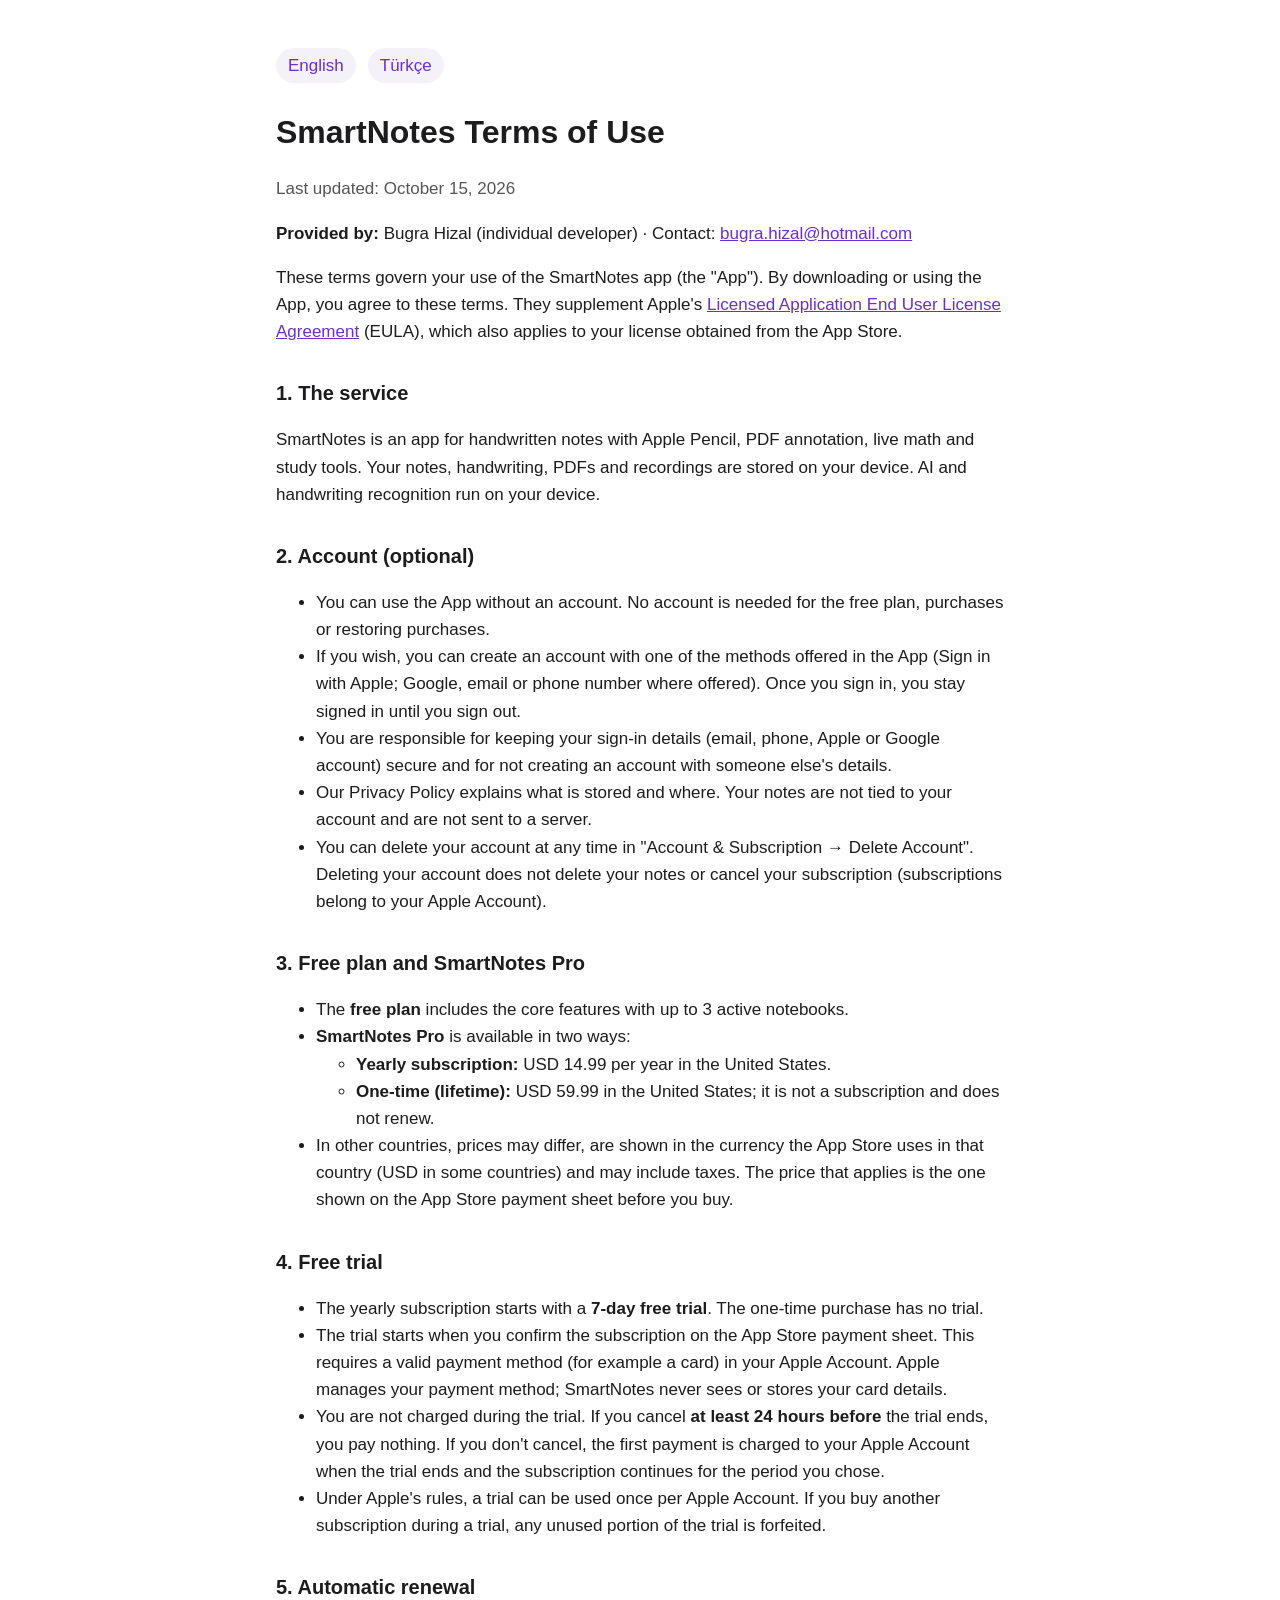
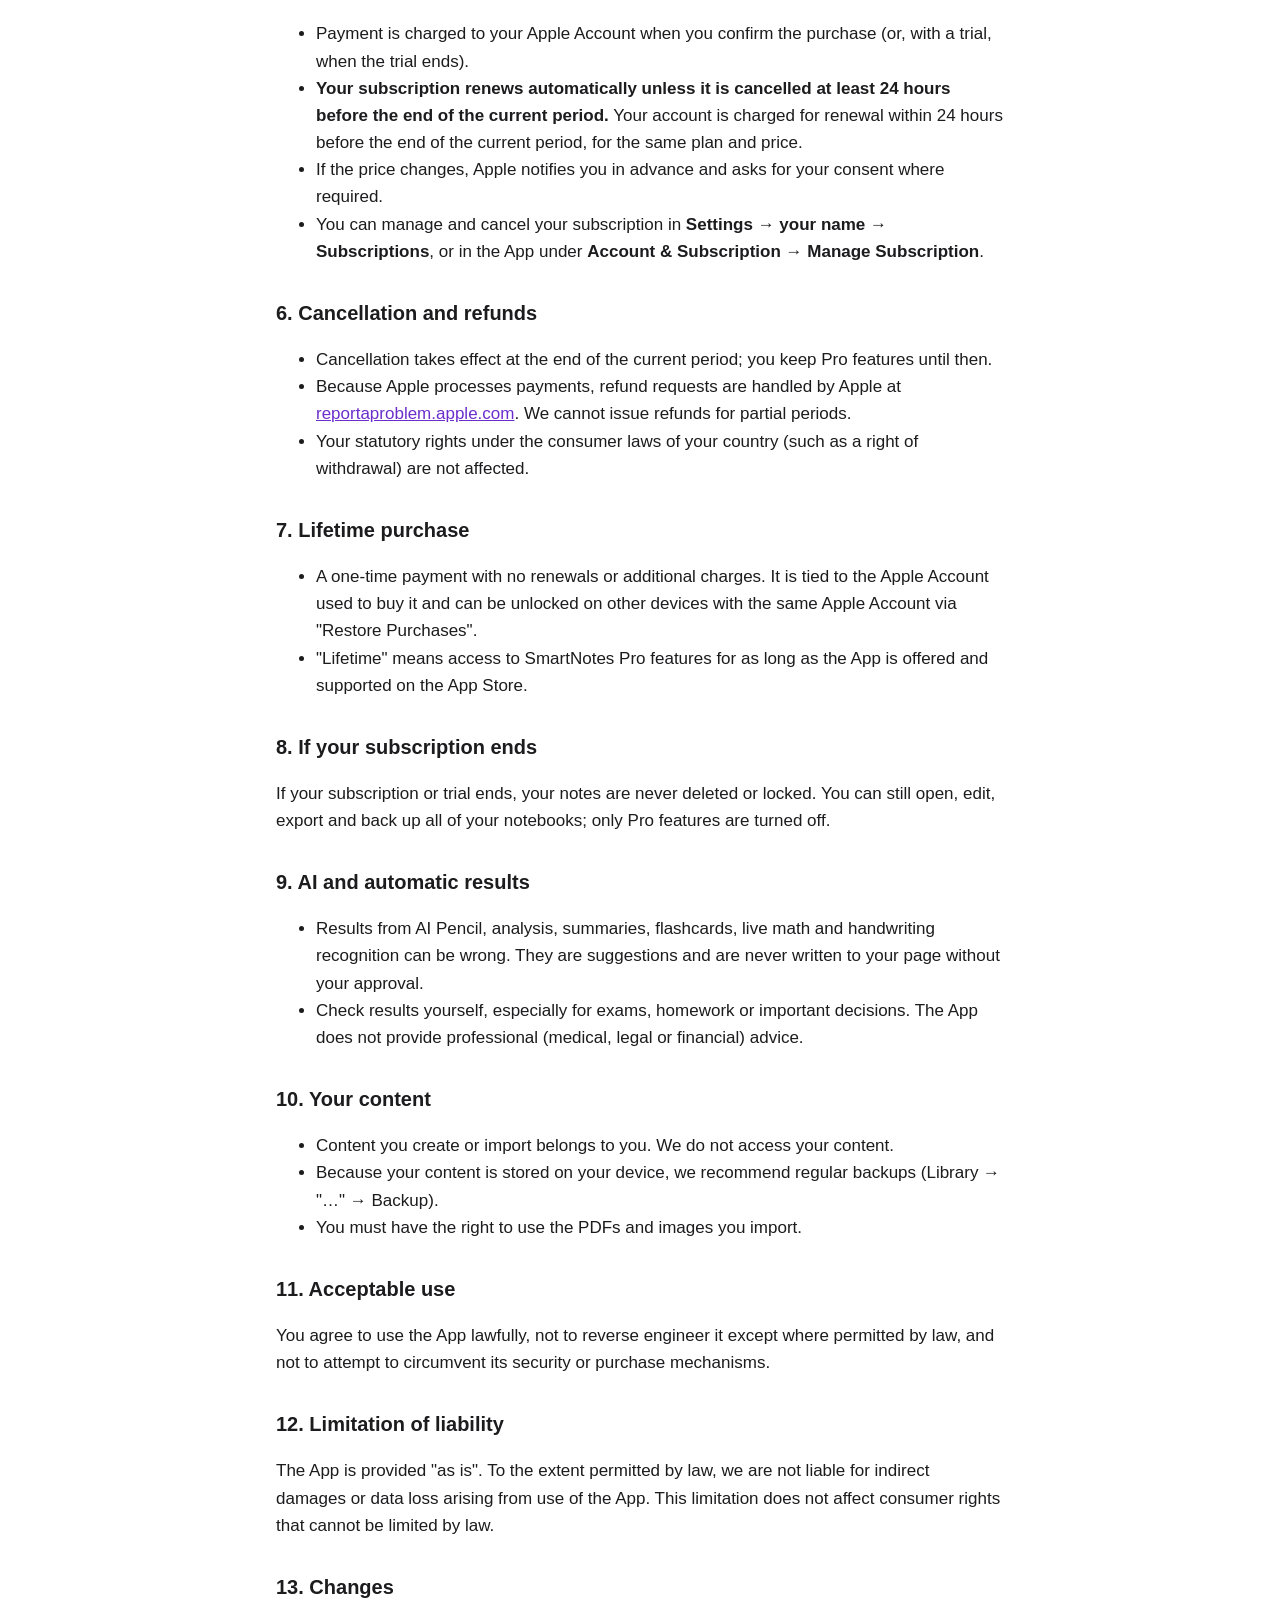
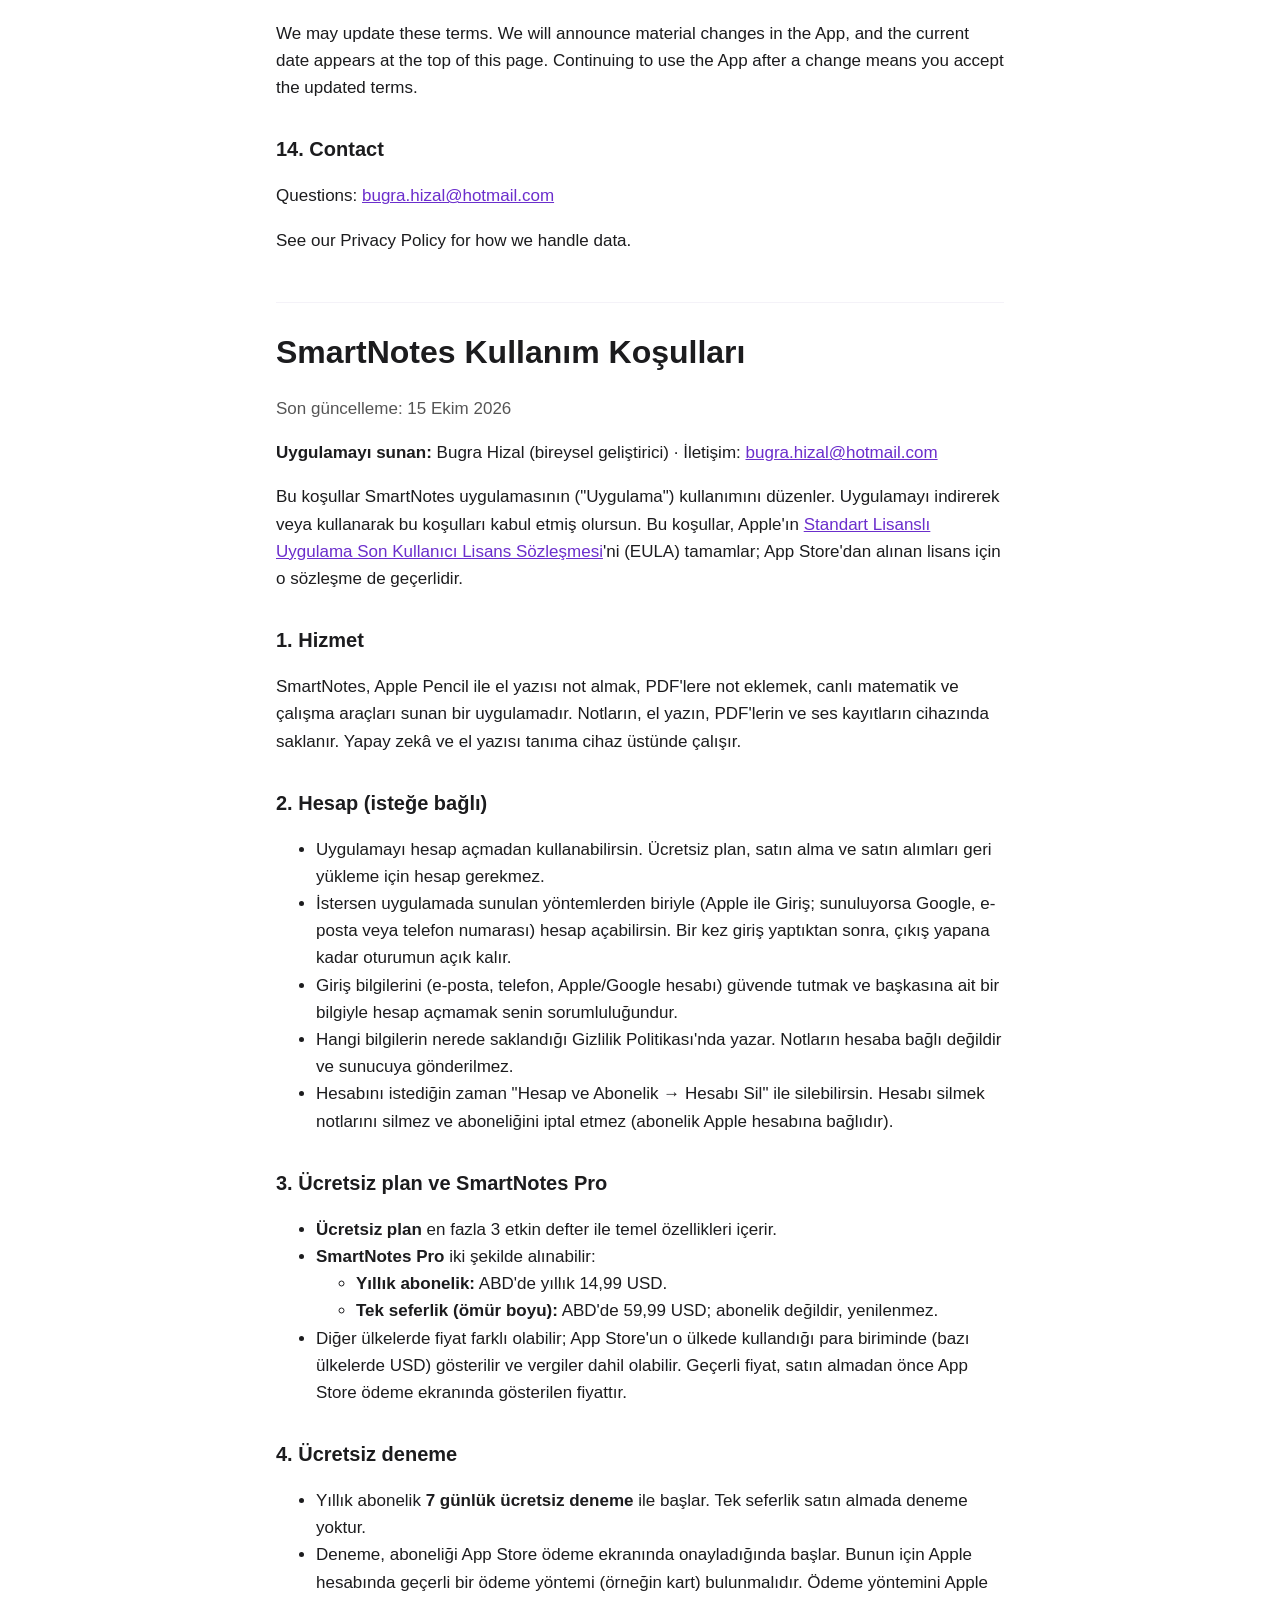
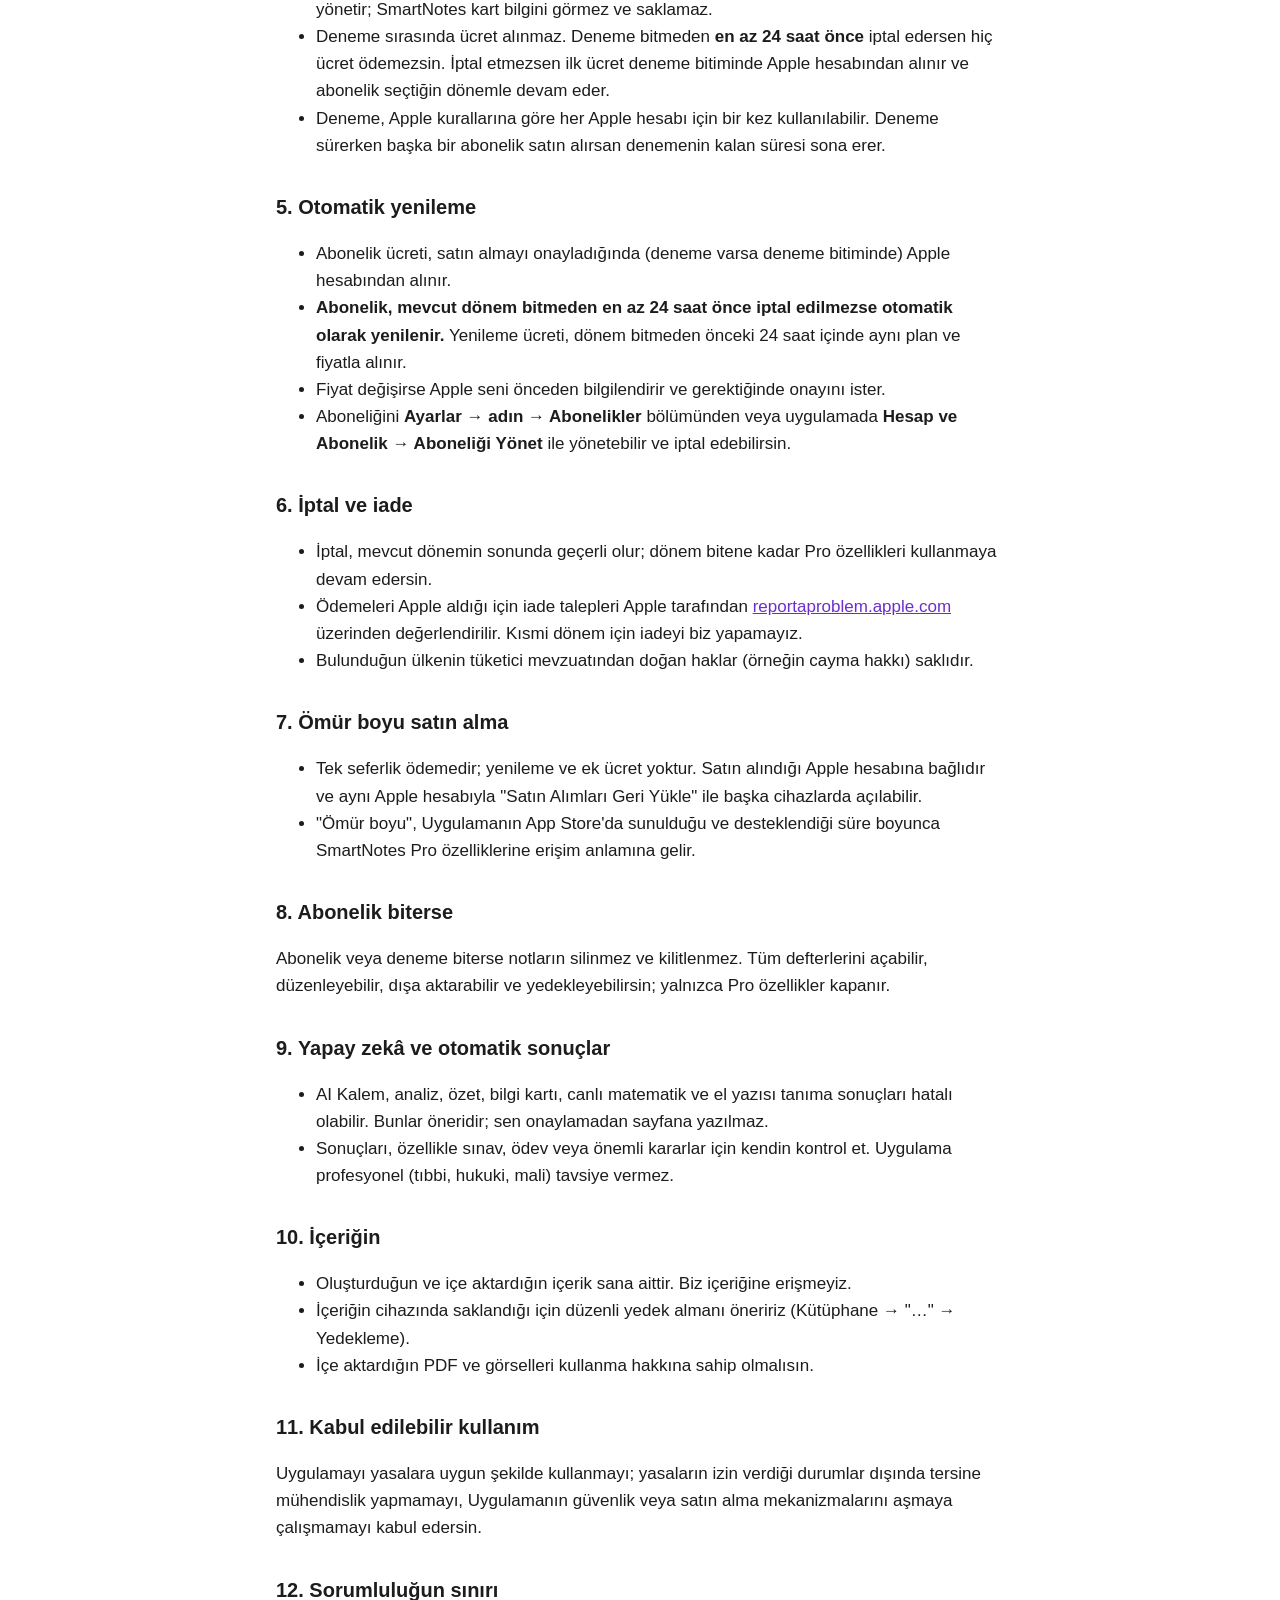
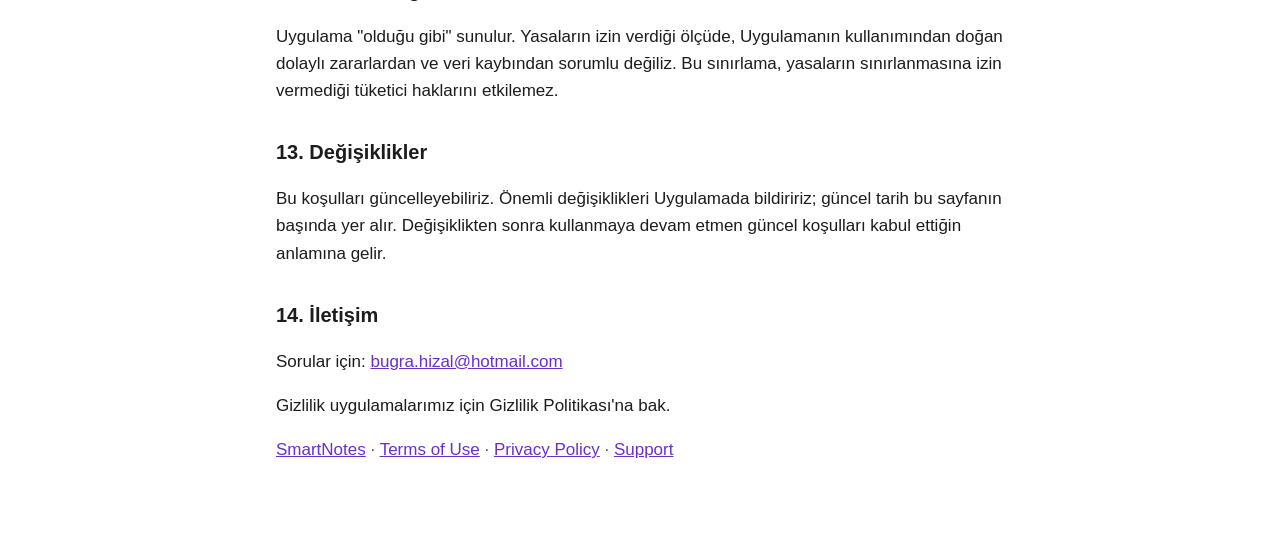
==== terms/index.html @ e8c06836 "SmartNotes legal and support pages" ====
<!doctype html>
<html lang="en">
<head>
<meta charset="utf-8"><meta name="viewport" content="width=device-width, initial-scale=1">
<title>SmartNotes Terms of Use</title>
<link rel="stylesheet" href="../style.css">
</head>
<body><main>
<!-- Üretildi: scripts/build_legal_site.py — elle düzenleme; kaynak SmartNotes/Resources/Legal/Terms-*.md -->
<nav class="lang"><a href="#en">English</a><a href="#tr">Türkçe</a></nav>
<section lang="en" id="en">
<h1>SmartNotes Terms of Use</h1>
<p class="muted">Last updated: October 15, 2026</p>
<p><strong>Provided by:</strong> Bugra Hizal (individual developer) · Contact: <a href="mailto:bugra.hizal@hotmail.com">bugra.hizal@hotmail.com</a></p>
<p>These terms govern your use of the SmartNotes app (the "App"). By downloading or using the App, you agree to these terms. They supplement Apple's <a href="https://www.apple.com/legal/internet-services/itunes/dev/stdeula/">Licensed Application End User License Agreement</a> (EULA), which also applies to your license obtained from the App Store.</p>
<h2>1. The service</h2>
<p>SmartNotes is an app for handwritten notes with Apple Pencil, PDF annotation, live math and study tools. Your notes, handwriting, PDFs and recordings are stored on your device. AI and handwriting recognition run on your device.</p>
<h2>2. Account (optional)</h2>
<ul>
<li>You can use the App without an account. No account is needed for the free plan, purchases or restoring purchases.</li>
<li>If you wish, you can create an account with one of the methods offered in the App (Sign in with Apple; Google, email or phone number where offered). Once you sign in, you stay signed in until you sign out.</li>
<li>You are responsible for keeping your sign-in details (email, phone, Apple or Google account) secure and for not creating an account with someone else's details.</li>
<li>Our Privacy Policy explains what is stored and where. Your notes are not tied to your account and are not sent to a server.</li>
<li>You can delete your account at any time in "Account &amp; Subscription → Delete Account". Deleting your account does not delete your notes or cancel your subscription (subscriptions belong to your Apple Account).</li>
</ul>
<h2>3. Free plan and SmartNotes Pro</h2>
<ul>
<li>The <strong>free plan</strong> includes the core features with up to 3 active notebooks.</li>
<li><strong>SmartNotes Pro</strong> is available in two ways:
<ul>
<li><strong>Yearly subscription:</strong> USD 14.99 per year in the United States.</li>
<li><strong>One-time (lifetime):</strong> USD 59.99 in the United States; it is not a subscription and does not renew.</li>
</ul></li>
<li>In other countries, prices may differ, are shown in the currency the App Store uses in that country (USD in some countries) and may include taxes. The price that applies is the one shown on the App Store payment sheet before you buy.</li>
</ul>
<h2>4. Free trial</h2>
<ul>
<li>The yearly subscription starts with a <strong>7-day free trial</strong>. The one-time purchase has no trial.</li>
<li>The trial starts when you confirm the subscription on the App Store payment sheet. This requires a valid payment method (for example a card) in your Apple Account. Apple manages your payment method; SmartNotes never sees or stores your card details.</li>
<li>You are not charged during the trial. If you cancel <strong>at least 24 hours before</strong> the trial ends, you pay nothing. If you don't cancel, the first payment is charged to your Apple Account when the trial ends and the subscription continues for the period you chose.</li>
<li>Under Apple's rules, a trial can be used once per Apple Account. If you buy another subscription during a trial, any unused portion of the trial is forfeited.</li>
</ul>
<h2>5. Automatic renewal</h2>
<ul>
<li>Payment is charged to your Apple Account when you confirm the purchase (or, with a trial, when the trial ends).</li>
<li><strong>Your subscription renews automatically unless it is cancelled at least 24 hours before the end of the current period.</strong> Your account is charged for renewal within 24 hours before the end of the current period, for the same plan and price.</li>
<li>If the price changes, Apple notifies you in advance and asks for your consent where required.</li>
<li>You can manage and cancel your subscription in <strong>Settings → your name → Subscriptions</strong>, or in the App under <strong>Account &amp; Subscription → Manage Subscription</strong>.</li>
</ul>
<h2>6. Cancellation and refunds</h2>
<ul>
<li>Cancellation takes effect at the end of the current period; you keep Pro features until then.</li>
<li>Because Apple processes payments, refund requests are handled by Apple at <a href="https://reportaproblem.apple.com">reportaproblem.apple.com</a>. We cannot issue refunds for partial periods.</li>
<li>Your statutory rights under the consumer laws of your country (such as a right of withdrawal) are not affected.</li>
</ul>
<h2>7. Lifetime purchase</h2>
<ul>
<li>A one-time payment with no renewals or additional charges. It is tied to the Apple Account used to buy it and can be unlocked on other devices with the same Apple Account via "Restore Purchases".</li>
<li>"Lifetime" means access to SmartNotes Pro features for as long as the App is offered and supported on the App Store.</li>
</ul>
<h2>8. If your subscription ends</h2>
<p>If your subscription or trial ends, your notes are never deleted or locked. You can still open, edit, export and back up all of your notebooks; only Pro features are turned off.</p>
<h2>9. AI and automatic results</h2>
<ul>
<li>Results from AI Pencil, analysis, summaries, flashcards, live math and handwriting recognition can be wrong. They are suggestions and are never written to your page without your approval.</li>
<li>Check results yourself, especially for exams, homework or important decisions. The App does not provide professional (medical, legal or financial) advice.</li>
</ul>
<h2>10. Your content</h2>
<ul>
<li>Content you create or import belongs to you. We do not access your content.</li>
<li>Because your content is stored on your device, we recommend regular backups (Library → "…" → Backup).</li>
<li>You must have the right to use the PDFs and images you import.</li>
</ul>
<h2>11. Acceptable use</h2>
<p>You agree to use the App lawfully, not to reverse engineer it except where permitted by law, and not to attempt to circumvent its security or purchase mechanisms.</p>
<h2>12. Limitation of liability</h2>
<p>The App is provided "as is". To the extent permitted by law, we are not liable for indirect damages or data loss arising from use of the App. This limitation does not affect consumer rights that cannot be limited by law.</p>
<h2>13. Changes</h2>
<p>We may update these terms. We will announce material changes in the App, and the current date appears at the top of this page. Continuing to use the App after a change means you accept the updated terms.</p>
<h2>14. Contact</h2>
<p>Questions: <a href="mailto:bugra.hizal@hotmail.com">bugra.hizal@hotmail.com</a></p>
<p>See our Privacy Policy for how we handle data.</p>
</section>
<section lang="tr" id="tr">
<h1>SmartNotes Kullanım Koşulları</h1>
<p class="muted">Son güncelleme: 15 Ekim 2026</p>
<p><strong>Uygulamayı sunan:</strong> Bugra Hizal (bireysel geliştirici) · İletişim: <a href="mailto:bugra.hizal@hotmail.com">bugra.hizal@hotmail.com</a></p>
<p>Bu koşullar SmartNotes uygulamasının ("Uygulama") kullanımını düzenler. Uygulamayı indirerek veya kullanarak bu koşulları kabul etmiş olursun. Bu koşullar, Apple'ın <a href="https://www.apple.com/legal/internet-services/itunes/dev/stdeula/">Standart Lisanslı Uygulama Son Kullanıcı Lisans Sözleşmesi</a>'ni (EULA) tamamlar; App Store'dan alınan lisans için o sözleşme de geçerlidir.</p>
<h2>1. Hizmet</h2>
<p>SmartNotes, Apple Pencil ile el yazısı not almak, PDF'lere not eklemek, canlı matematik ve çalışma araçları sunan bir uygulamadır. Notların, el yazın, PDF'lerin ve ses kayıtların cihazında saklanır. Yapay zekâ ve el yazısı tanıma cihaz üstünde çalışır.</p>
<h2>2. Hesap (isteğe bağlı)</h2>
<ul>
<li>Uygulamayı hesap açmadan kullanabilirsin. Ücretsiz plan, satın alma ve satın alımları geri yükleme için hesap gerekmez.</li>
<li>İstersen uygulamada sunulan yöntemlerden biriyle (Apple ile Giriş; sunuluyorsa Google, e-posta veya telefon numarası) hesap açabilirsin. Bir kez giriş yaptıktan sonra, çıkış yapana kadar oturumun açık kalır.</li>
<li>Giriş bilgilerini (e-posta, telefon, Apple/Google hesabı) güvende tutmak ve başkasına ait bir bilgiyle hesap açmamak senin sorumluluğundur.</li>
<li>Hangi bilgilerin nerede saklandığı Gizlilik Politikası'nda yazar. Notların hesaba bağlı değildir ve sunucuya gönderilmez.</li>
<li>Hesabını istediğin zaman "Hesap ve Abonelik → Hesabı Sil" ile silebilirsin. Hesabı silmek notlarını silmez ve aboneliğini iptal etmez (abonelik Apple hesabına bağlıdır).</li>
</ul>
<h2>3. Ücretsiz plan ve SmartNotes Pro</h2>
<ul>
<li><strong>Ücretsiz plan</strong> en fazla 3 etkin defter ile temel özellikleri içerir.</li>
<li><strong>SmartNotes Pro</strong> iki şekilde alınabilir:
<ul>
<li><strong>Yıllık abonelik:</strong> ABD'de yıllık 14,99 USD.</li>
<li><strong>Tek seferlik (ömür boyu):</strong> ABD'de 59,99 USD; abonelik değildir, yenilenmez.</li>
</ul></li>
<li>Diğer ülkelerde fiyat farklı olabilir; App Store'un o ülkede kullandığı para biriminde (bazı ülkelerde USD) gösterilir ve vergiler dahil olabilir. Geçerli fiyat, satın almadan önce App Store ödeme ekranında gösterilen fiyattır.</li>
</ul>
<h2>4. Ücretsiz deneme</h2>
<ul>
<li>Yıllık abonelik <strong>7 günlük ücretsiz deneme</strong> ile başlar. Tek seferlik satın almada deneme yoktur.</li>
<li>Deneme, aboneliği App Store ödeme ekranında onayladığında başlar. Bunun için Apple hesabında geçerli bir ödeme yöntemi (örneğin kart) bulunmalıdır. Ödeme yöntemini Apple yönetir; SmartNotes kart bilgini görmez ve saklamaz.</li>
<li>Deneme sırasında ücret alınmaz. Deneme bitmeden <strong>en az 24 saat önce</strong> iptal edersen hiç ücret ödemezsin. İptal etmezsen ilk ücret deneme bitiminde Apple hesabından alınır ve abonelik seçtiğin dönemle devam eder.</li>
<li>Deneme, Apple kurallarına göre her Apple hesabı için bir kez kullanılabilir. Deneme sürerken başka bir abonelik satın alırsan denemenin kalan süresi sona erer.</li>
</ul>
<h2>5. Otomatik yenileme</h2>
<ul>
<li>Abonelik ücreti, satın almayı onayladığında (deneme varsa deneme bitiminde) Apple hesabından alınır.</li>
<li><strong>Abonelik, mevcut dönem bitmeden en az 24 saat önce iptal edilmezse otomatik olarak yenilenir.</strong> Yenileme ücreti, dönem bitmeden önceki 24 saat içinde aynı plan ve fiyatla alınır.</li>
<li>Fiyat değişirse Apple seni önceden bilgilendirir ve gerektiğinde onayını ister.</li>
<li>Aboneliğini <strong>Ayarlar → adın → Abonelikler</strong> bölümünden veya uygulamada <strong>Hesap ve Abonelik → Aboneliği Yönet</strong> ile yönetebilir ve iptal edebilirsin.</li>
</ul>
<h2>6. İptal ve iade</h2>
<ul>
<li>İptal, mevcut dönemin sonunda geçerli olur; dönem bitene kadar Pro özellikleri kullanmaya devam edersin.</li>
<li>Ödemeleri Apple aldığı için iade talepleri Apple tarafından <a href="https://reportaproblem.apple.com">reportaproblem.apple.com</a> üzerinden değerlendirilir. Kısmi dönem için iadeyi biz yapamayız.</li>
<li>Bulunduğun ülkenin tüketici mevzuatından doğan haklar (örneğin cayma hakkı) saklıdır.</li>
</ul>
<h2>7. Ömür boyu satın alma</h2>
<ul>
<li>Tek seferlik ödemedir; yenileme ve ek ücret yoktur. Satın alındığı Apple hesabına bağlıdır ve aynı Apple hesabıyla "Satın Alımları Geri Yükle" ile başka cihazlarda açılabilir.</li>
<li>"Ömür boyu", Uygulamanın App Store'da sunulduğu ve desteklendiği süre boyunca SmartNotes Pro özelliklerine erişim anlamına gelir.</li>
</ul>
<h2>8. Abonelik biterse</h2>
<p>Abonelik veya deneme biterse notların silinmez ve kilitlenmez. Tüm defterlerini açabilir, düzenleyebilir, dışa aktarabilir ve yedekleyebilirsin; yalnızca Pro özellikler kapanır.</p>
<h2>9. Yapay zekâ ve otomatik sonuçlar</h2>
<ul>
<li>AI Kalem, analiz, özet, bilgi kartı, canlı matematik ve el yazısı tanıma sonuçları hatalı olabilir. Bunlar öneridir; sen onaylamadan sayfana yazılmaz.</li>
<li>Sonuçları, özellikle sınav, ödev veya önemli kararlar için kendin kontrol et. Uygulama profesyonel (tıbbi, hukuki, mali) tavsiye vermez.</li>
</ul>
<h2>10. İçeriğin</h2>
<ul>
<li>Oluşturduğun ve içe aktardığın içerik sana aittir. Biz içeriğine erişmeyiz.</li>
<li>İçeriğin cihazında saklandığı için düzenli yedek almanı öneririz (Kütüphane → "…" → Yedekleme).</li>
<li>İçe aktardığın PDF ve görselleri kullanma hakkına sahip olmalısın.</li>
</ul>
<h2>11. Kabul edilebilir kullanım</h2>
<p>Uygulamayı yasalara uygun şekilde kullanmayı; yasaların izin verdiği durumlar dışında tersine mühendislik yapmamayı, Uygulamanın güvenlik veya satın alma mekanizmalarını aşmaya çalışmamayı kabul edersin.</p>
<h2>12. Sorumluluğun sınırı</h2>
<p>Uygulama "olduğu gibi" sunulur. Yasaların izin verdiği ölçüde, Uygulamanın kullanımından doğan dolaylı zararlardan ve veri kaybından sorumlu değiliz. Bu sınırlama, yasaların sınırlanmasına izin vermediği tüketici haklarını etkilemez.</p>
<h2>13. Değişiklikler</h2>
<p>Bu koşulları güncelleyebiliriz. Önemli değişiklikleri Uygulamada bildiririz; güncel tarih bu sayfanın başında yer alır. Değişiklikten sonra kullanmaya devam etmen güncel koşulları kabul ettiğin anlamına gelir.</p>
<h2>14. İletişim</h2>
<p>Sorular için: <a href="mailto:bugra.hizal@hotmail.com">bugra.hizal@hotmail.com</a></p>
<p>Gizlilik uygulamalarımız için Gizlilik Politikası'na bak.</p>
</section>
<p class="muted"><a href="../">SmartNotes</a> · <a href="../terms/">Terms of Use</a> · <a href="../privacy/">Privacy Policy</a> · <a href="../support/">Support</a></p>
</main></body></html>
---- style.css ----
:root { --bg: #ffffff; --fg: #1c1c1e; --muted: #555; --accent: #6b2ecc; --card: #f4f2f8; }
@media (prefers-color-scheme: dark) { :root { --bg: #111114; --fg: #f2f2f7; --muted: #b0b0b8; --accent: #bd94ff; --card: #1e1c24; } }
* { box-sizing: border-box; }
body { margin: 0; background: var(--bg); color: var(--fg); font: 17px/1.6 -apple-system, BlinkMacSystemFont, "Segoe UI", Roboto, sans-serif; }
main { max-width: 760px; margin: 0 auto; padding: 32px 16px 64px; }
h1 { font-size: 2rem; margin: 0 0 4px; } h2 { margin-top: 2rem; font-size: 1.25rem; }
.muted { color: var(--muted); } a { color: var(--accent); }
nav.lang { display: flex; gap: 12px; margin: 16px 0 24px; flex-wrap: wrap; }
nav.lang a { padding: 4px 12px; border-radius: 999px; background: var(--card); text-decoration: none; }
.card { background: var(--card); border-radius: 16px; padding: 16px 20px; margin: 16px 0; }
section[lang] + section[lang] { border-top: 1px solid var(--card); margin-top: 48px; padding-top: 24px; }
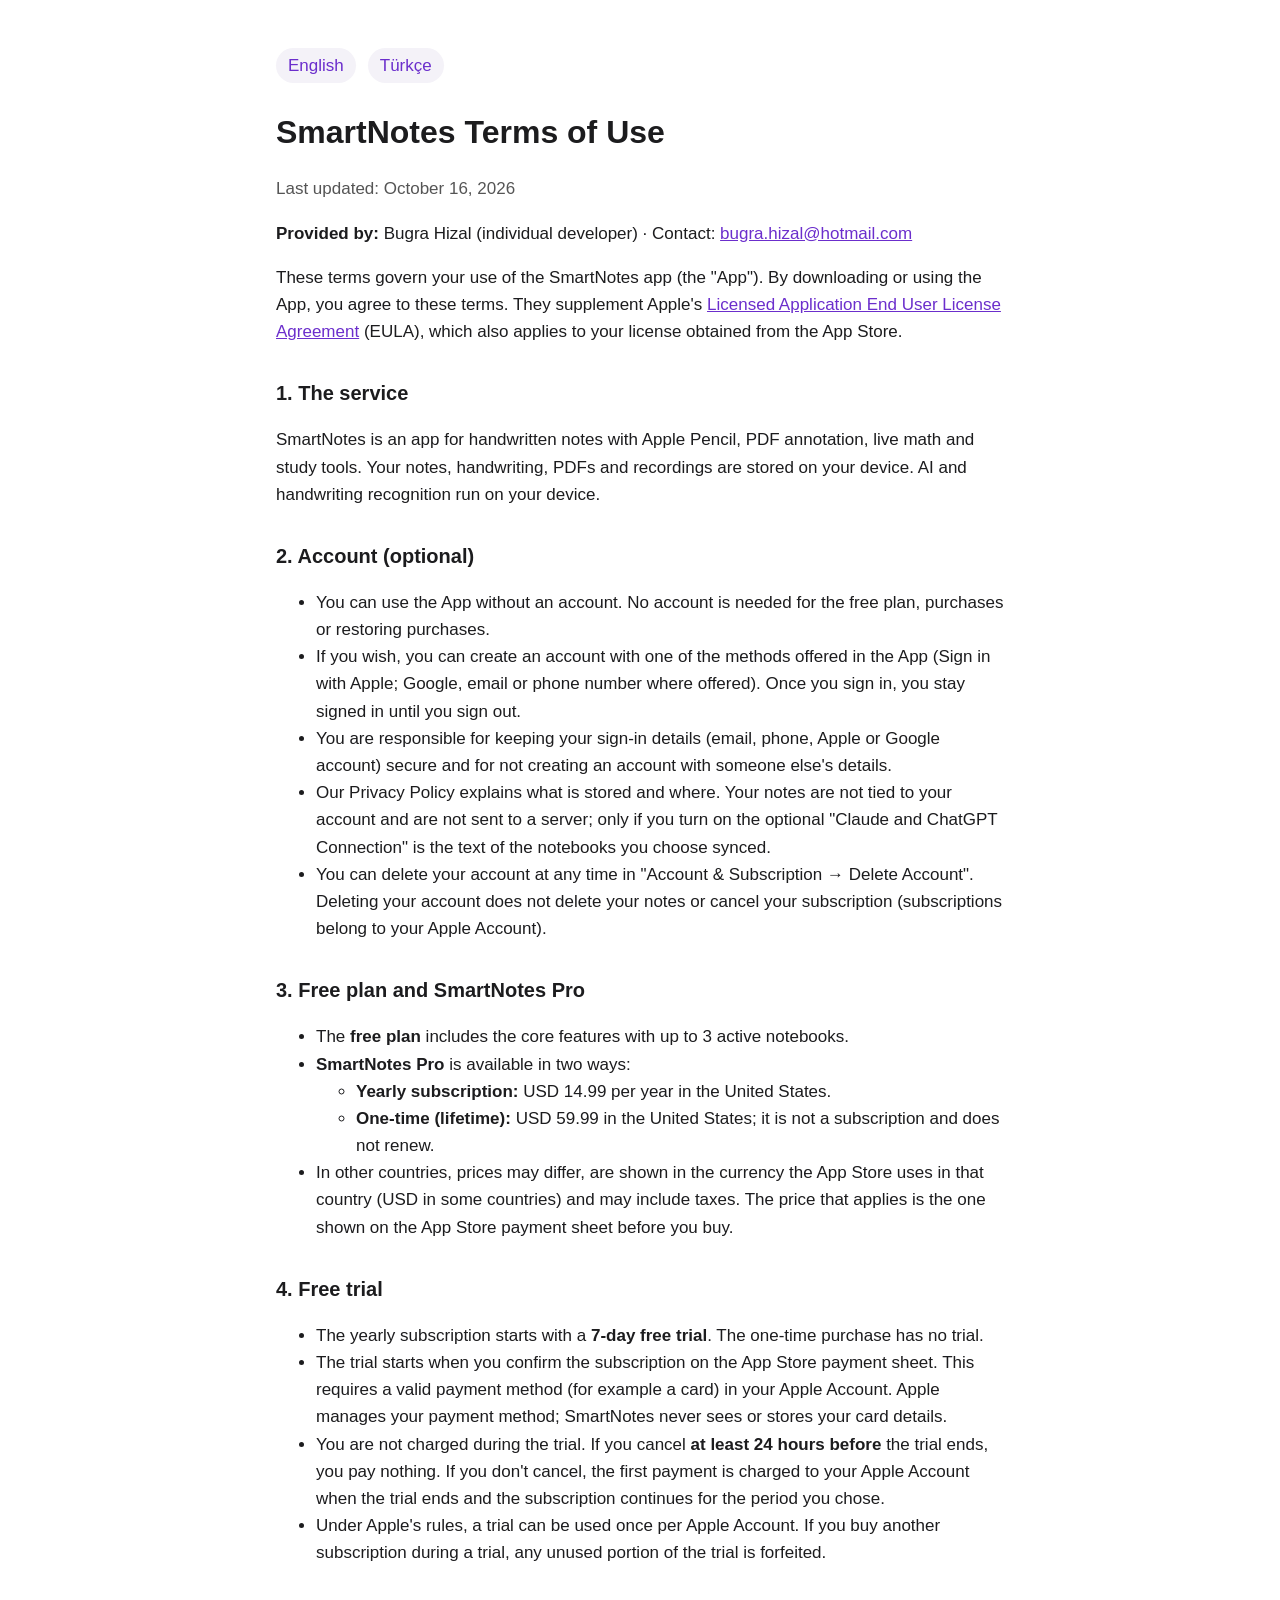
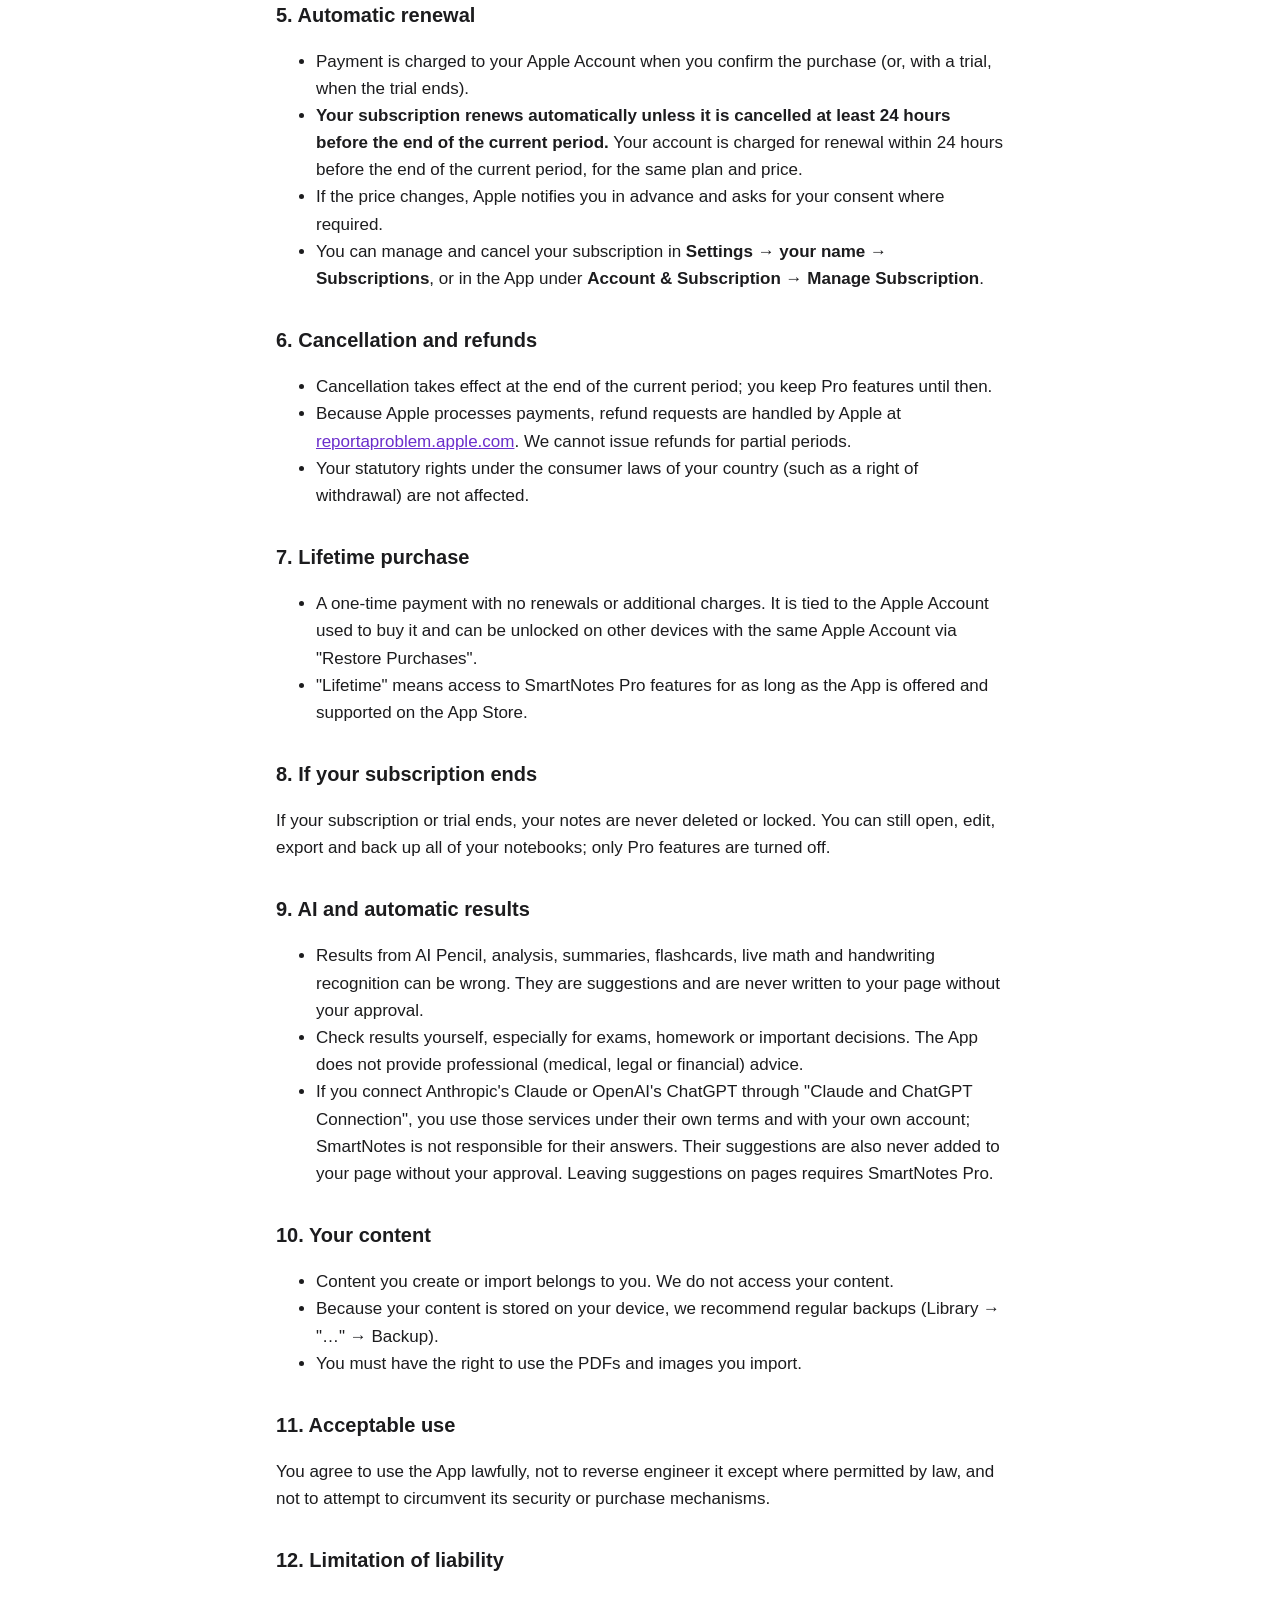
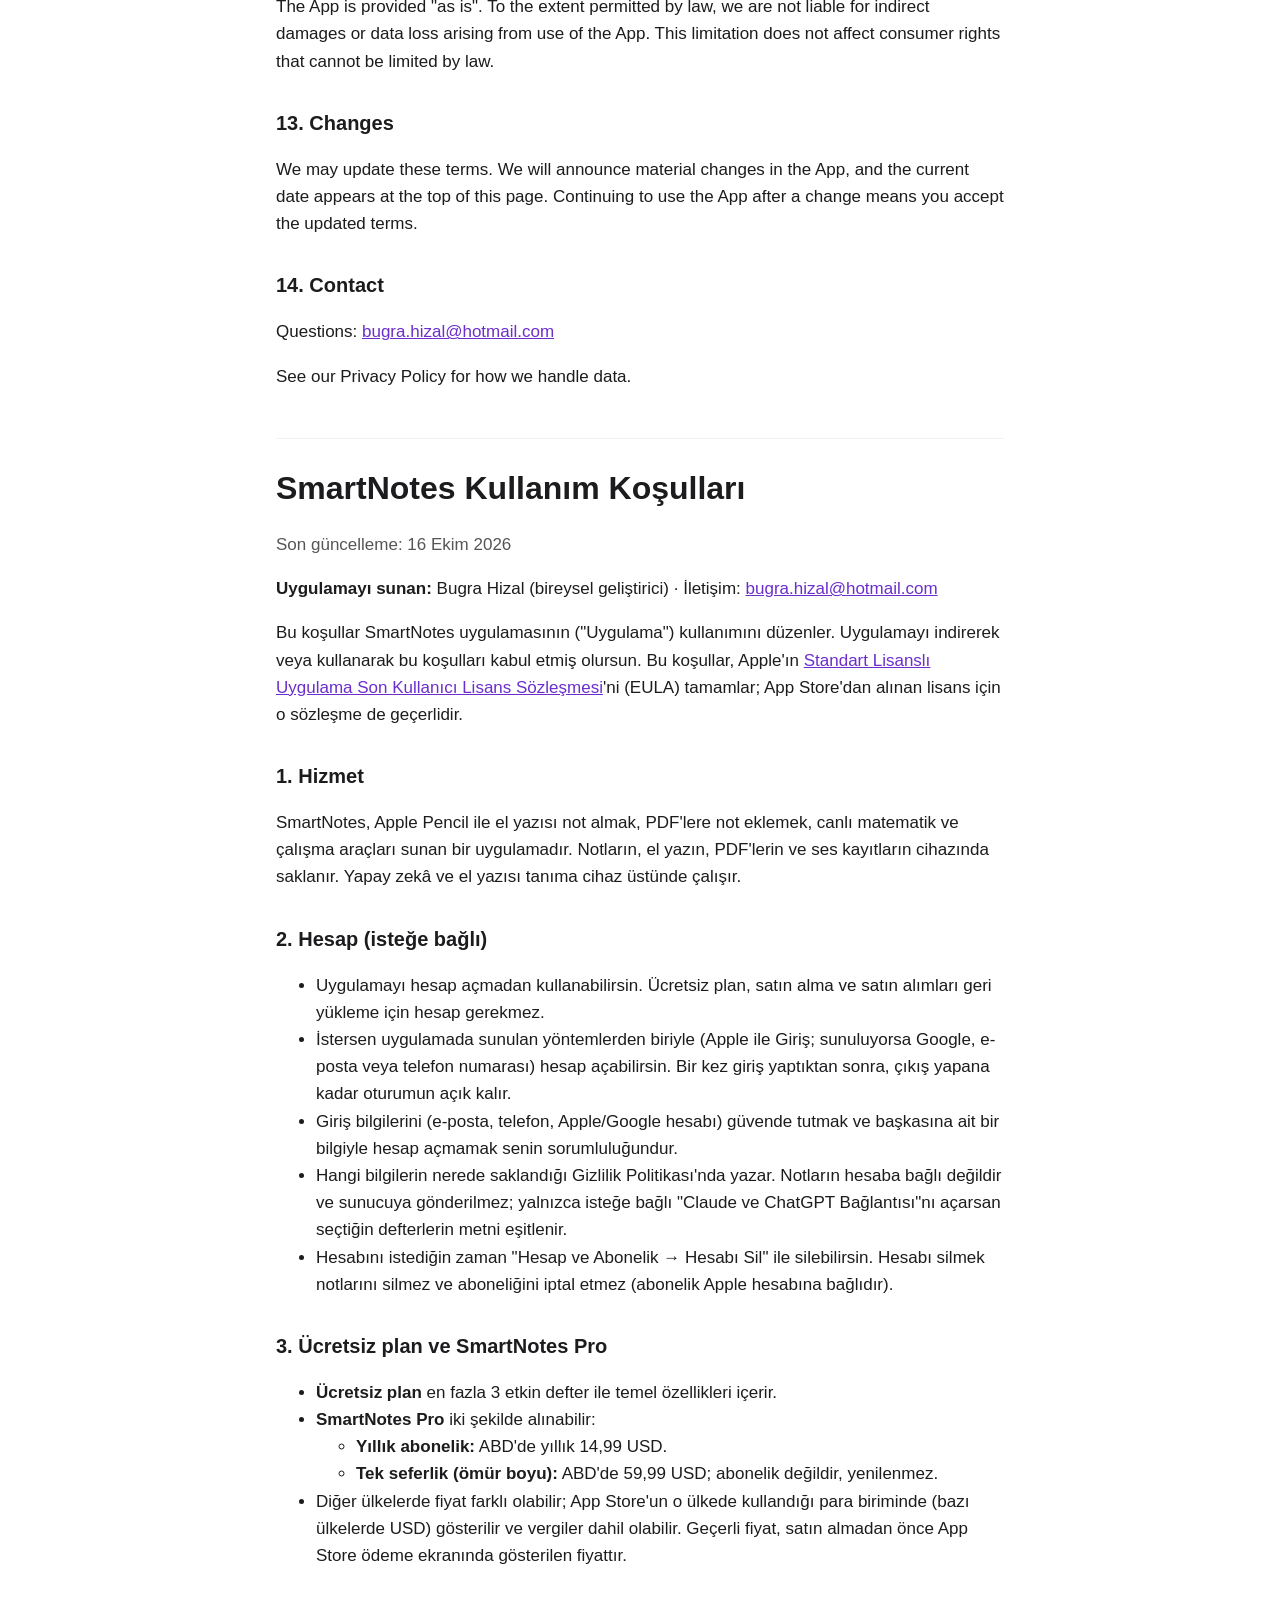
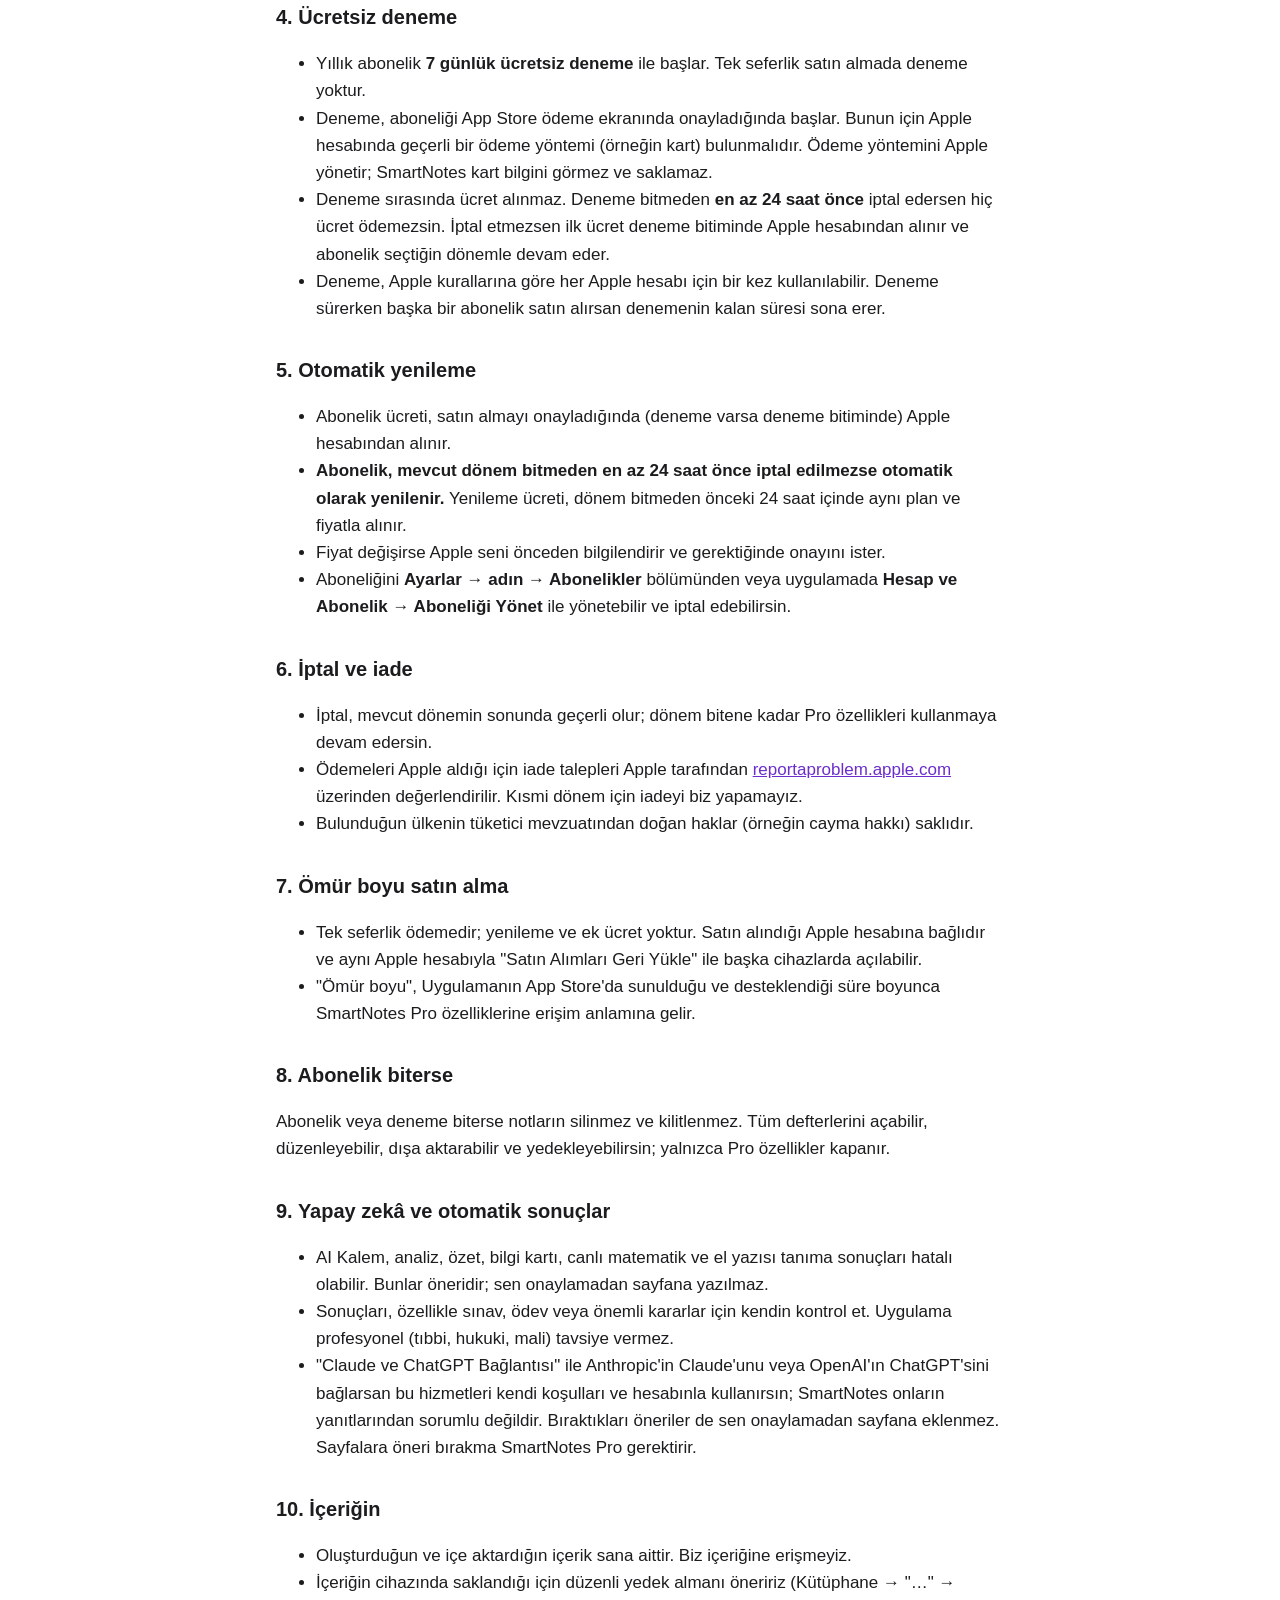
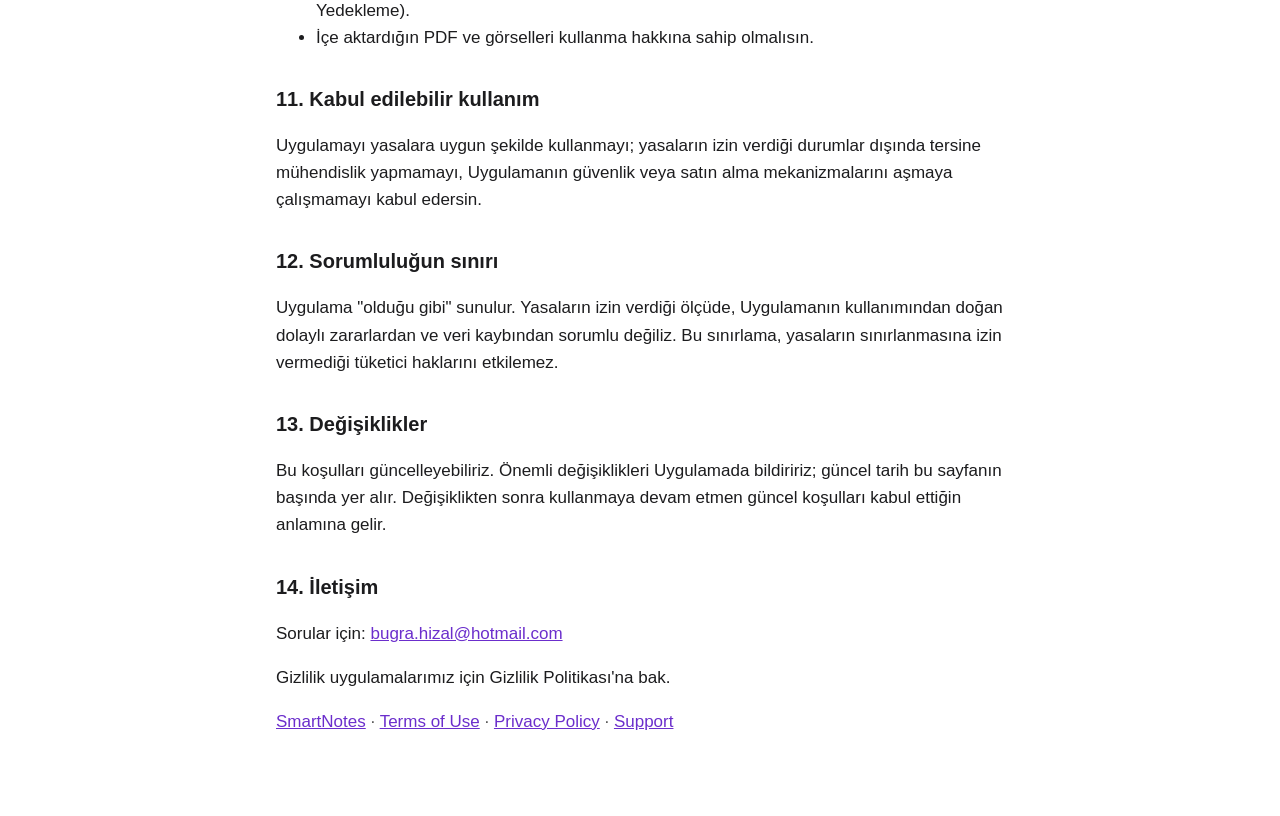
==== commit aac88436: "Update legal and support pages" ====
--- a/terms/index.html
+++ b/terms/index.html
@@ -10,7 +10,7 @@
 <nav class="lang"><a href="#en">English</a><a href="#tr">Türkçe</a></nav>
 <section lang="en" id="en">
 <h1>SmartNotes Terms of Use</h1>
-<p class="muted">Last updated: October 15, 2026</p>
+<p class="muted">Last updated: October 16, 2026</p>
 <p><strong>Provided by:</strong> Bugra Hizal (individual developer) · Contact: <a href="mailto:bugra.hizal@hotmail.com">bugra.hizal@hotmail.com</a></p>
 <p>These terms govern your use of the SmartNotes app (the "App"). By downloading or using the App, you agree to these terms. They supplement Apple's <a href="https://www.apple.com/legal/internet-services/itunes/dev/stdeula/">Licensed Application End User License Agreement</a> (EULA), which also applies to your license obtained from the App Store.</p>
 <h2>1. The service</h2>
@@ -20,7 +20,7 @@
 <li>You can use the App without an account. No account is needed for the free plan, purchases or restoring purchases.</li>
 <li>If you wish, you can create an account with one of the methods offered in the App (Sign in with Apple; Google, email or phone number where offered). Once you sign in, you stay signed in until you sign out.</li>
 <li>You are responsible for keeping your sign-in details (email, phone, Apple or Google account) secure and for not creating an account with someone else's details.</li>
-<li>Our Privacy Policy explains what is stored and where. Your notes are not tied to your account and are not sent to a server.</li>
+<li>Our Privacy Policy explains what is stored and where. Your notes are not tied to your account and are not sent to a server; only if you turn on the optional "Claude and ChatGPT Connection" is the text of the notebooks you choose synced.</li>
 <li>You can delete your account at any time in "Account &amp; Subscription → Delete Account". Deleting your account does not delete your notes or cancel your subscription (subscriptions belong to your Apple Account).</li>
 </ul>
 <h2>3. Free plan and SmartNotes Pro</h2>
@@ -64,6 +64,7 @@
 <ul>
 <li>Results from AI Pencil, analysis, summaries, flashcards, live math and handwriting recognition can be wrong. They are suggestions and are never written to your page without your approval.</li>
 <li>Check results yourself, especially for exams, homework or important decisions. The App does not provide professional (medical, legal or financial) advice.</li>
+<li>If you connect Anthropic's Claude or OpenAI's ChatGPT through "Claude and ChatGPT Connection", you use those services under their own terms and with your own account; SmartNotes is not responsible for their answers. Their suggestions are also never added to your page without your approval. Leaving suggestions on pages requires SmartNotes Pro.</li>
 </ul>
 <h2>10. Your content</h2>
 <ul>
@@ -83,7 +84,7 @@
 </section>
 <section lang="tr" id="tr">
 <h1>SmartNotes Kullanım Koşulları</h1>
-<p class="muted">Son güncelleme: 15 Ekim 2026</p>
+<p class="muted">Son güncelleme: 16 Ekim 2026</p>
 <p><strong>Uygulamayı sunan:</strong> Bugra Hizal (bireysel geliştirici) · İletişim: <a href="mailto:bugra.hizal@hotmail.com">bugra.hizal@hotmail.com</a></p>
 <p>Bu koşullar SmartNotes uygulamasının ("Uygulama") kullanımını düzenler. Uygulamayı indirerek veya kullanarak bu koşulları kabul etmiş olursun. Bu koşullar, Apple'ın <a href="https://www.apple.com/legal/internet-services/itunes/dev/stdeula/">Standart Lisanslı Uygulama Son Kullanıcı Lisans Sözleşmesi</a>'ni (EULA) tamamlar; App Store'dan alınan lisans için o sözleşme de geçerlidir.</p>
 <h2>1. Hizmet</h2>
@@ -93,7 +94,7 @@
 <li>Uygulamayı hesap açmadan kullanabilirsin. Ücretsiz plan, satın alma ve satın alımları geri yükleme için hesap gerekmez.</li>
 <li>İstersen uygulamada sunulan yöntemlerden biriyle (Apple ile Giriş; sunuluyorsa Google, e-posta veya telefon numarası) hesap açabilirsin. Bir kez giriş yaptıktan sonra, çıkış yapana kadar oturumun açık kalır.</li>
 <li>Giriş bilgilerini (e-posta, telefon, Apple/Google hesabı) güvende tutmak ve başkasına ait bir bilgiyle hesap açmamak senin sorumluluğundur.</li>
-<li>Hangi bilgilerin nerede saklandığı Gizlilik Politikası'nda yazar. Notların hesaba bağlı değildir ve sunucuya gönderilmez.</li>
+<li>Hangi bilgilerin nerede saklandığı Gizlilik Politikası'nda yazar. Notların hesaba bağlı değildir ve sunucuya gönderilmez; yalnızca isteğe bağlı "Claude ve ChatGPT Bağlantısı"nı açarsan seçtiğin defterlerin metni eşitlenir.</li>
 <li>Hesabını istediğin zaman "Hesap ve Abonelik → Hesabı Sil" ile silebilirsin. Hesabı silmek notlarını silmez ve aboneliğini iptal etmez (abonelik Apple hesabına bağlıdır).</li>
 </ul>
 <h2>3. Ücretsiz plan ve SmartNotes Pro</h2>
@@ -137,6 +138,7 @@
 <ul>
 <li>AI Kalem, analiz, özet, bilgi kartı, canlı matematik ve el yazısı tanıma sonuçları hatalı olabilir. Bunlar öneridir; sen onaylamadan sayfana yazılmaz.</li>
 <li>Sonuçları, özellikle sınav, ödev veya önemli kararlar için kendin kontrol et. Uygulama profesyonel (tıbbi, hukuki, mali) tavsiye vermez.</li>
+<li>"Claude ve ChatGPT Bağlantısı" ile Anthropic'in Claude'unu veya OpenAI'ın ChatGPT'sini bağlarsan bu hizmetleri kendi koşulları ve hesabınla kullanırsın; SmartNotes onların yanıtlarından sorumlu değildir. Bıraktıkları öneriler de sen onaylamadan sayfana eklenmez. Sayfalara öneri bırakma SmartNotes Pro gerektirir.</li>
 </ul>
 <h2>10. İçeriğin</h2>
 <ul>
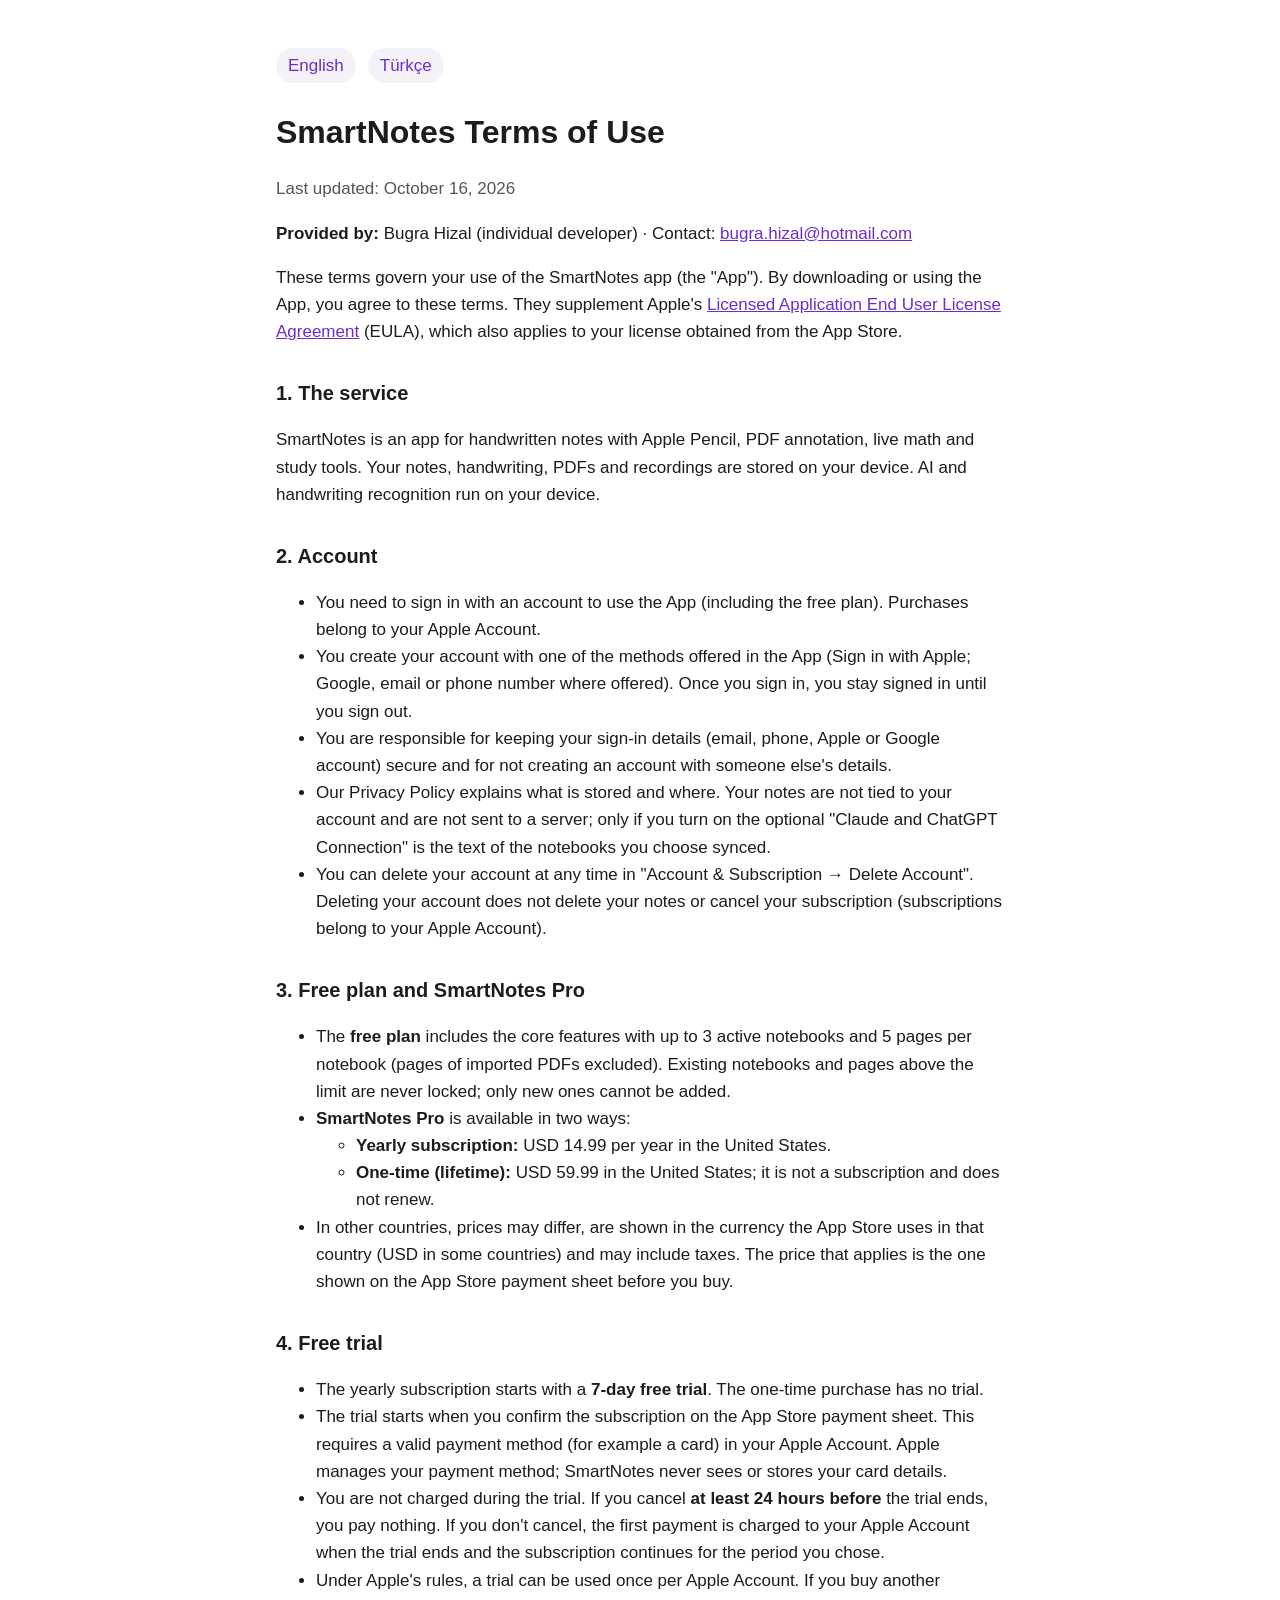
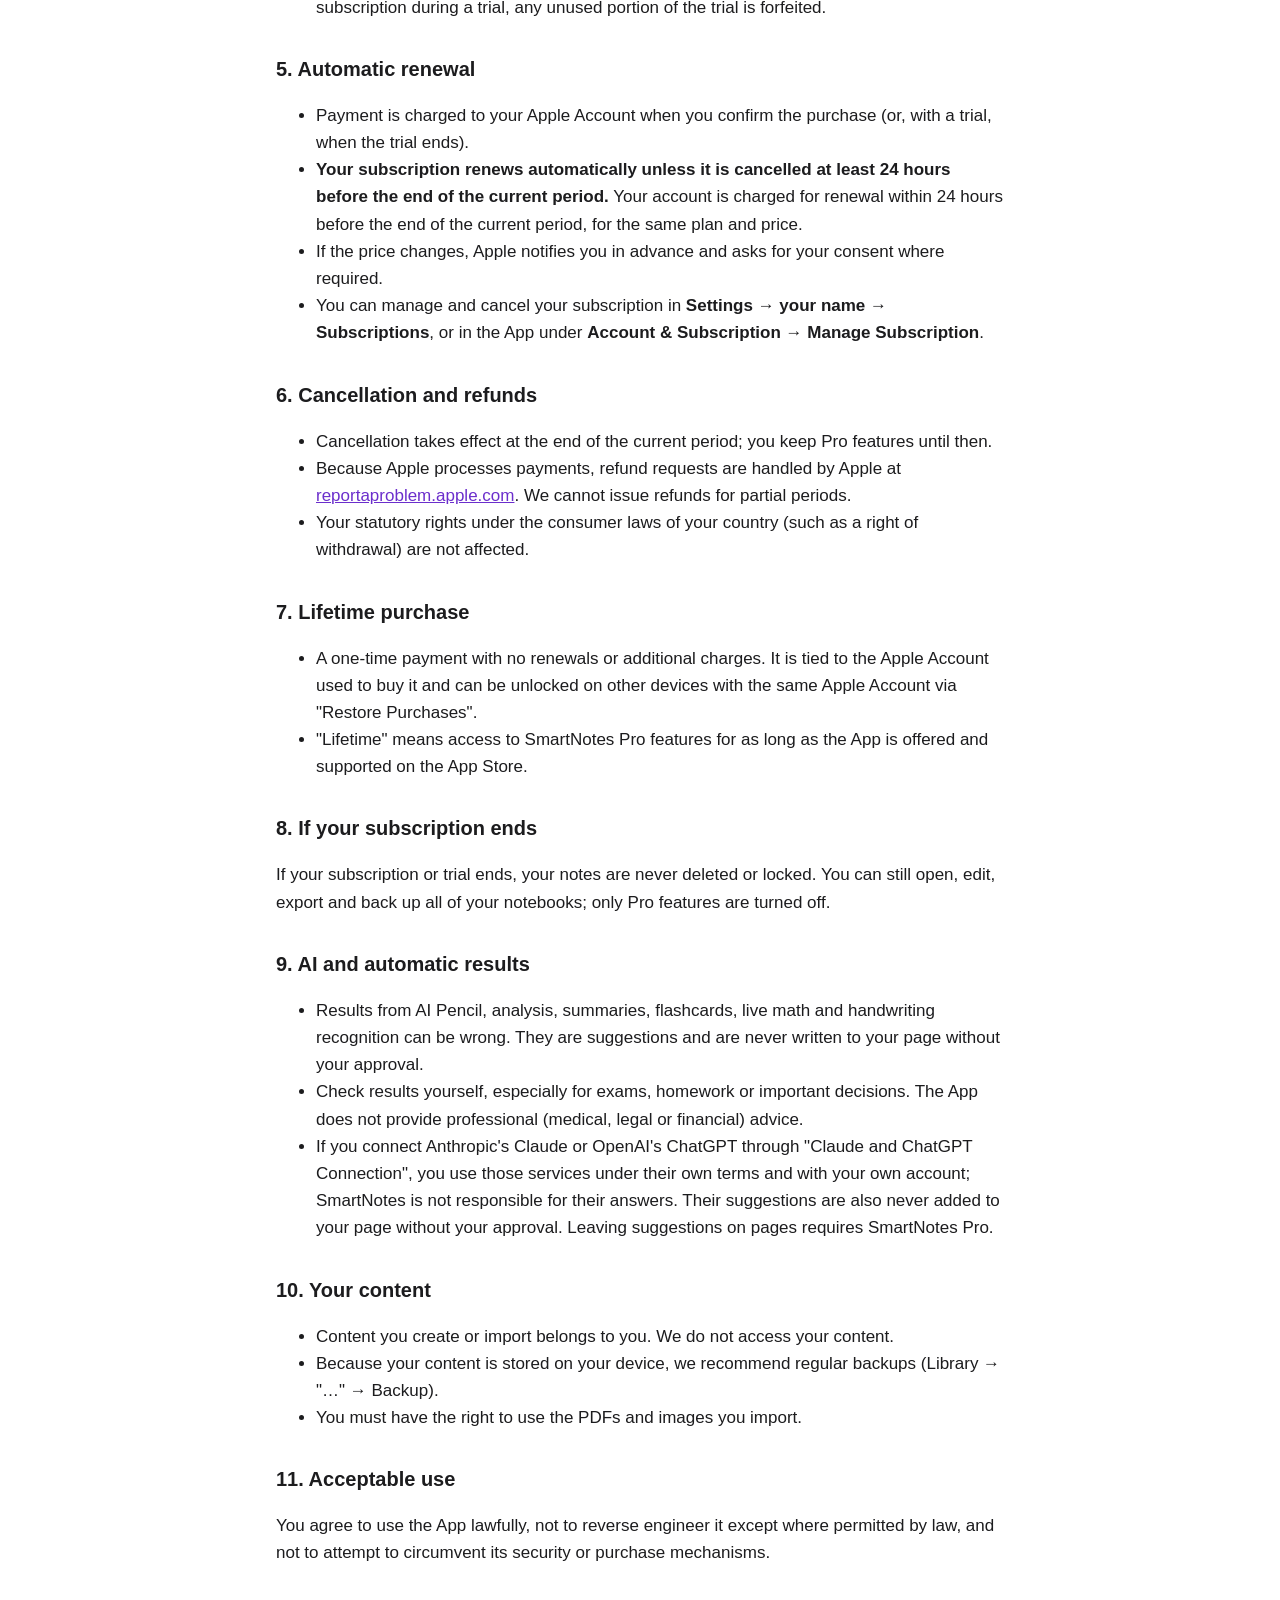
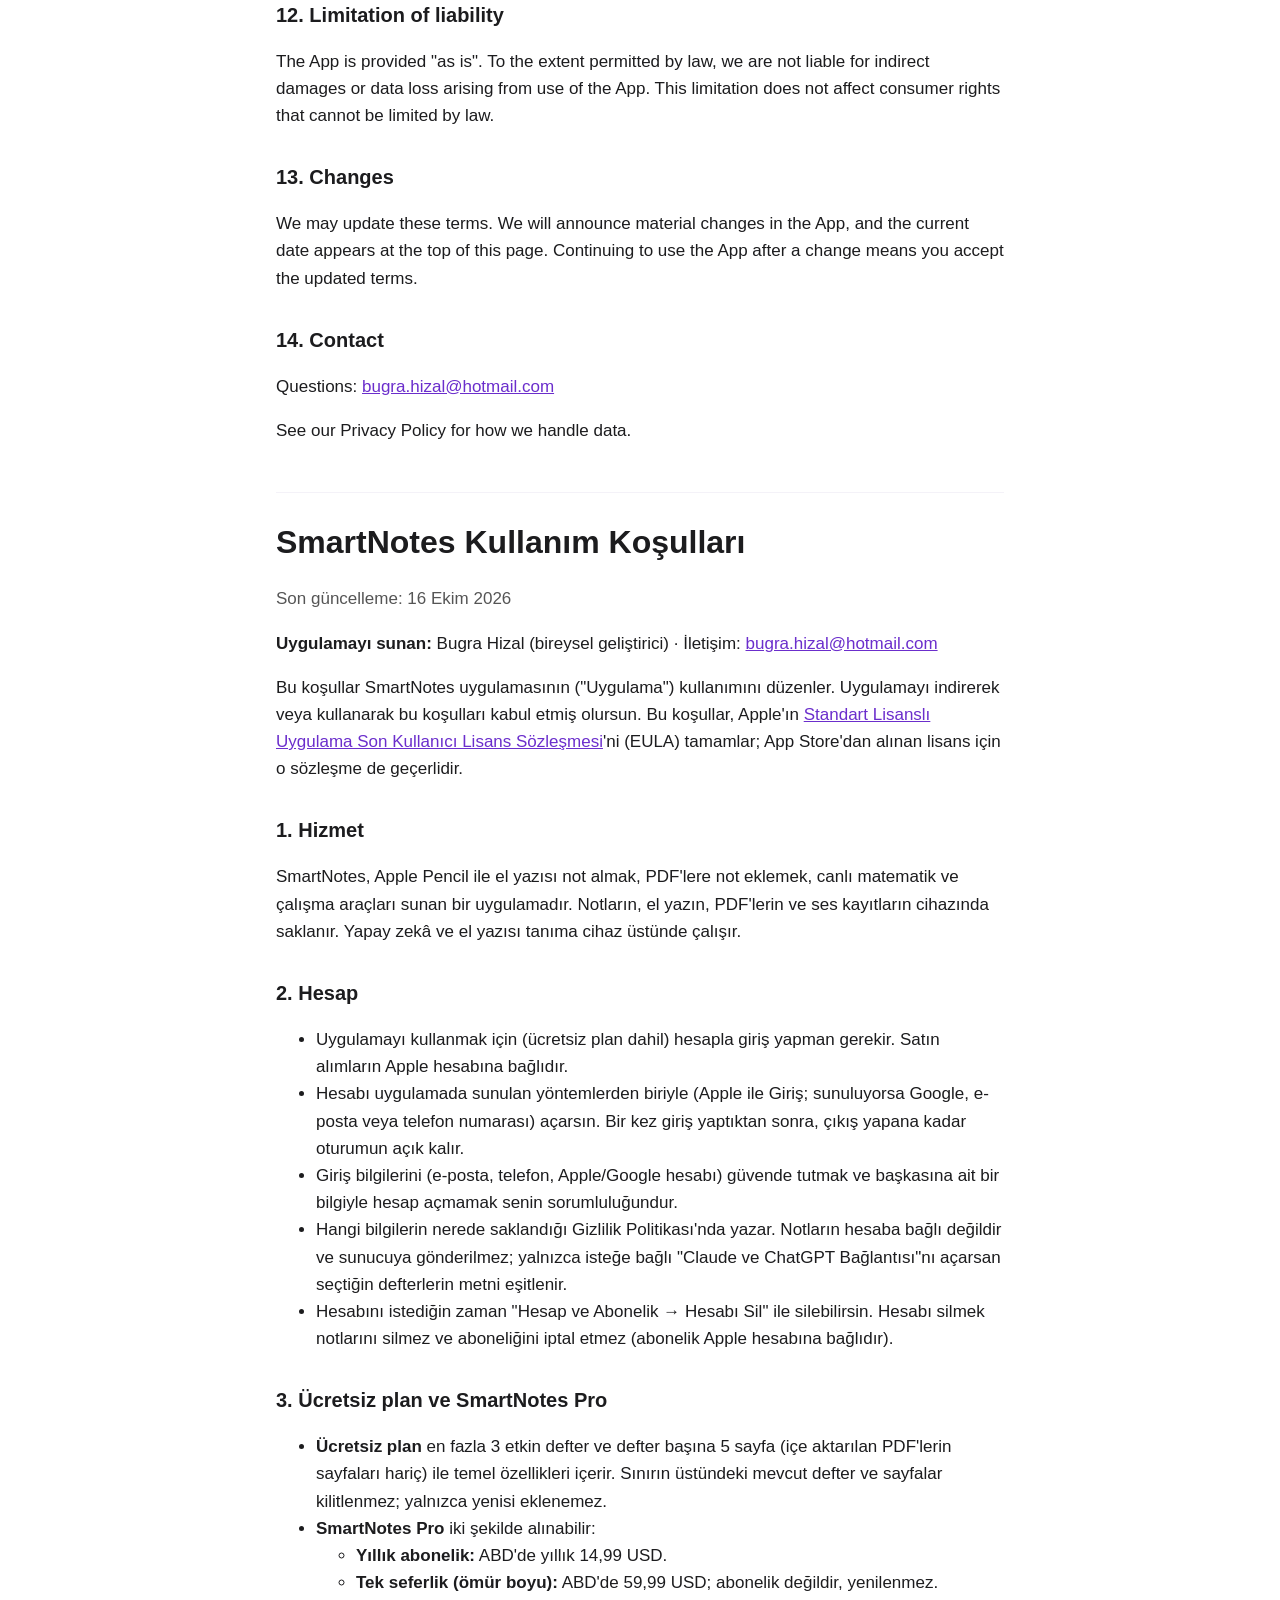
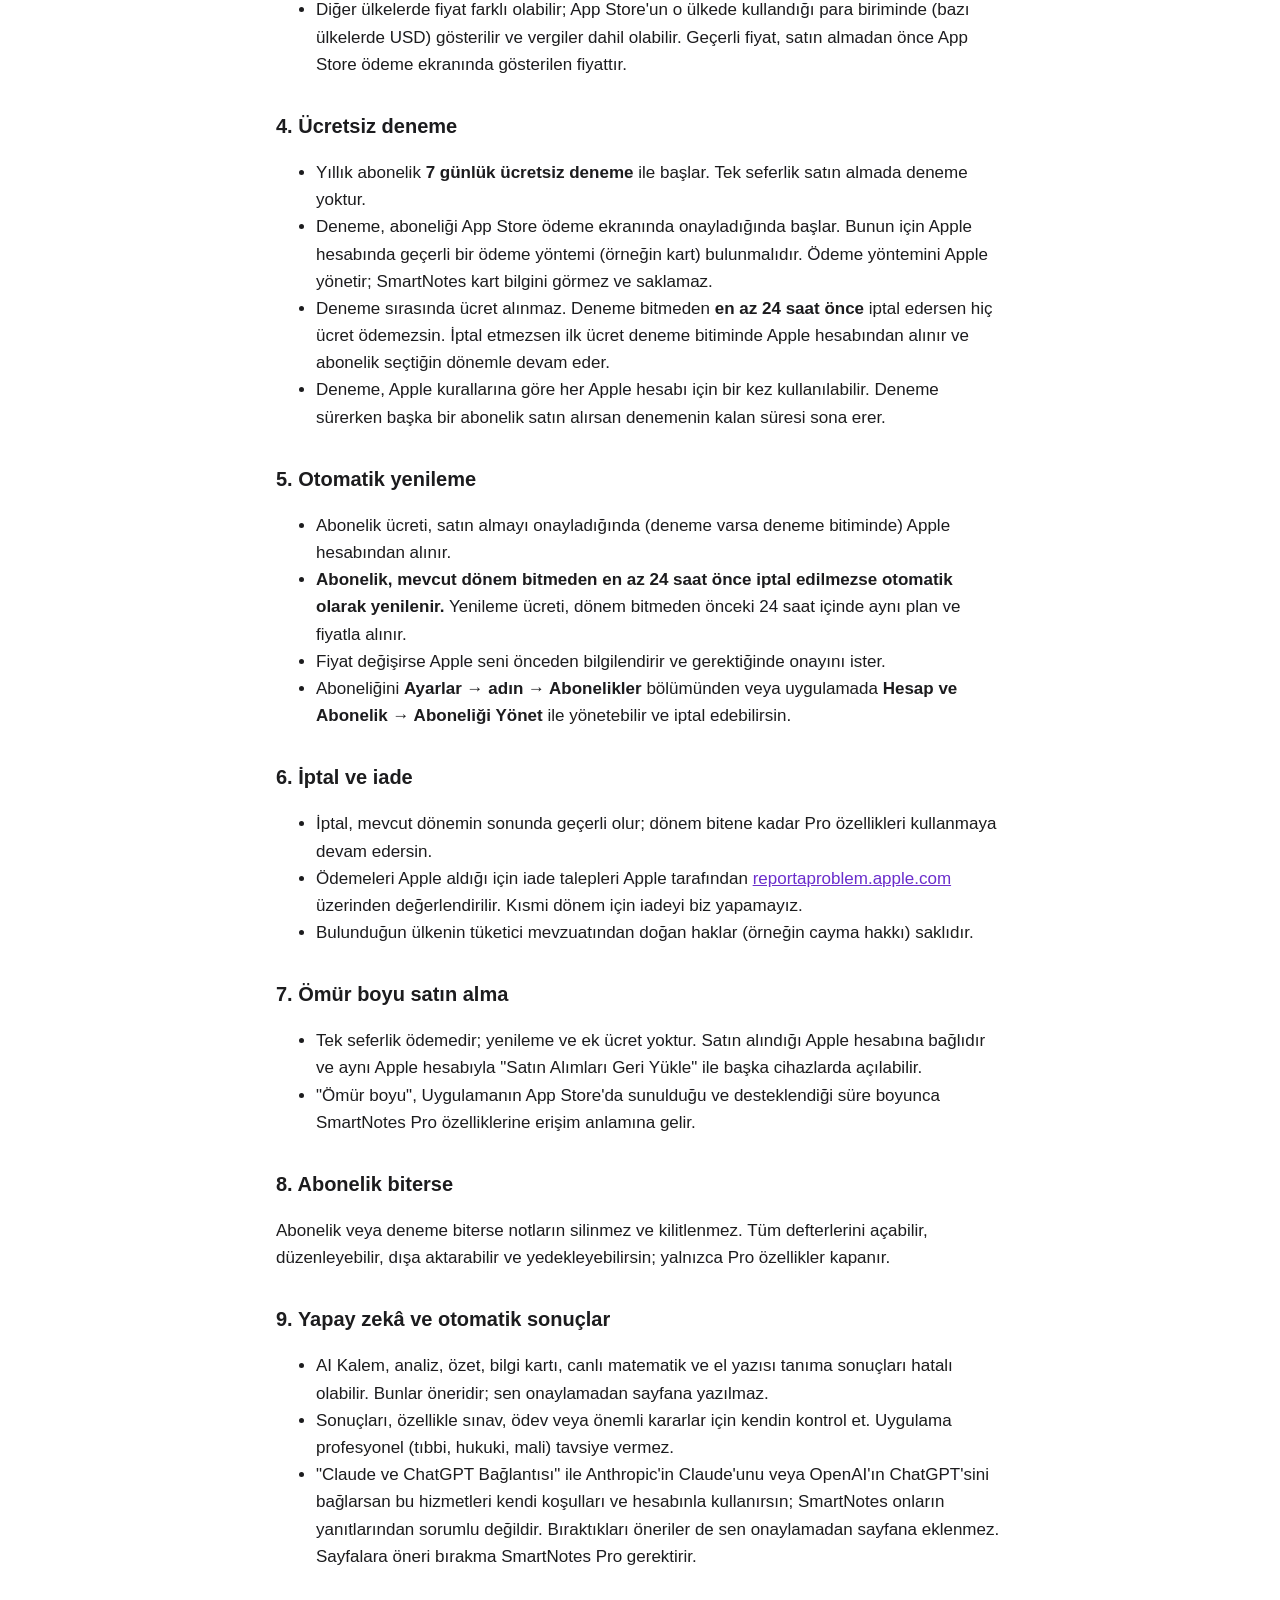
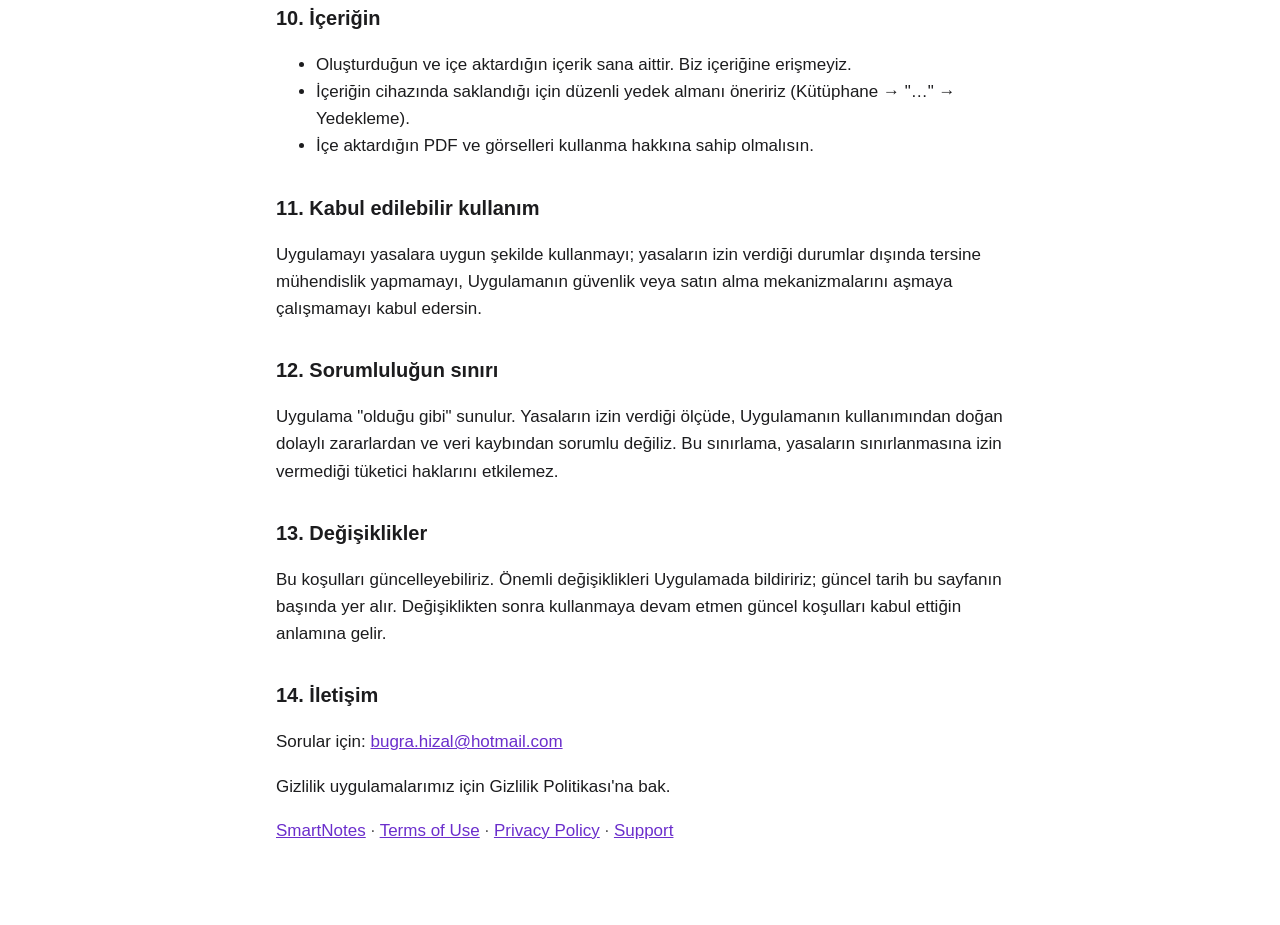
==== commit 7aefb7a3: "Update legal and support pages" ====
--- a/terms/index.html
+++ b/terms/index.html
@@ -15,17 +15,17 @@
 <p>These terms govern your use of the SmartNotes app (the "App"). By downloading or using the App, you agree to these terms. They supplement Apple's <a href="https://www.apple.com/legal/internet-services/itunes/dev/stdeula/">Licensed Application End User License Agreement</a> (EULA), which also applies to your license obtained from the App Store.</p>
 <h2>1. The service</h2>
 <p>SmartNotes is an app for handwritten notes with Apple Pencil, PDF annotation, live math and study tools. Your notes, handwriting, PDFs and recordings are stored on your device. AI and handwriting recognition run on your device.</p>
-<h2>2. Account (optional)</h2>
+<h2>2. Account</h2>
 <ul>
-<li>You can use the App without an account. No account is needed for the free plan, purchases or restoring purchases.</li>
-<li>If you wish, you can create an account with one of the methods offered in the App (Sign in with Apple; Google, email or phone number where offered). Once you sign in, you stay signed in until you sign out.</li>
+<li>You need to sign in with an account to use the App (including the free plan). Purchases belong to your Apple Account.</li>
+<li>You create your account with one of the methods offered in the App (Sign in with Apple; Google, email or phone number where offered). Once you sign in, you stay signed in until you sign out.</li>
 <li>You are responsible for keeping your sign-in details (email, phone, Apple or Google account) secure and for not creating an account with someone else's details.</li>
 <li>Our Privacy Policy explains what is stored and where. Your notes are not tied to your account and are not sent to a server; only if you turn on the optional "Claude and ChatGPT Connection" is the text of the notebooks you choose synced.</li>
 <li>You can delete your account at any time in "Account &amp; Subscription → Delete Account". Deleting your account does not delete your notes or cancel your subscription (subscriptions belong to your Apple Account).</li>
 </ul>
 <h2>3. Free plan and SmartNotes Pro</h2>
 <ul>
-<li>The <strong>free plan</strong> includes the core features with up to 3 active notebooks.</li>
+<li>The <strong>free plan</strong> includes the core features with up to 3 active notebooks and 5 pages per notebook (pages of imported PDFs excluded). Existing notebooks and pages above the limit are never locked; only new ones cannot be added.</li>
 <li><strong>SmartNotes Pro</strong> is available in two ways:
 <ul>
 <li><strong>Yearly subscription:</strong> USD 14.99 per year in the United States.</li>
@@ -89,17 +89,17 @@
 <p>Bu koşullar SmartNotes uygulamasının ("Uygulama") kullanımını düzenler. Uygulamayı indirerek veya kullanarak bu koşulları kabul etmiş olursun. Bu koşullar, Apple'ın <a href="https://www.apple.com/legal/internet-services/itunes/dev/stdeula/">Standart Lisanslı Uygulama Son Kullanıcı Lisans Sözleşmesi</a>'ni (EULA) tamamlar; App Store'dan alınan lisans için o sözleşme de geçerlidir.</p>
 <h2>1. Hizmet</h2>
 <p>SmartNotes, Apple Pencil ile el yazısı not almak, PDF'lere not eklemek, canlı matematik ve çalışma araçları sunan bir uygulamadır. Notların, el yazın, PDF'lerin ve ses kayıtların cihazında saklanır. Yapay zekâ ve el yazısı tanıma cihaz üstünde çalışır.</p>
-<h2>2. Hesap (isteğe bağlı)</h2>
+<h2>2. Hesap</h2>
 <ul>
-<li>Uygulamayı hesap açmadan kullanabilirsin. Ücretsiz plan, satın alma ve satın alımları geri yükleme için hesap gerekmez.</li>
-<li>İstersen uygulamada sunulan yöntemlerden biriyle (Apple ile Giriş; sunuluyorsa Google, e-posta veya telefon numarası) hesap açabilirsin. Bir kez giriş yaptıktan sonra, çıkış yapana kadar oturumun açık kalır.</li>
+<li>Uygulamayı kullanmak için (ücretsiz plan dahil) hesapla giriş yapman gerekir. Satın alımların Apple hesabına bağlıdır.</li>
+<li>Hesabı uygulamada sunulan yöntemlerden biriyle (Apple ile Giriş; sunuluyorsa Google, e-posta veya telefon numarası) açarsın. Bir kez giriş yaptıktan sonra, çıkış yapana kadar oturumun açık kalır.</li>
 <li>Giriş bilgilerini (e-posta, telefon, Apple/Google hesabı) güvende tutmak ve başkasına ait bir bilgiyle hesap açmamak senin sorumluluğundur.</li>
 <li>Hangi bilgilerin nerede saklandığı Gizlilik Politikası'nda yazar. Notların hesaba bağlı değildir ve sunucuya gönderilmez; yalnızca isteğe bağlı "Claude ve ChatGPT Bağlantısı"nı açarsan seçtiğin defterlerin metni eşitlenir.</li>
 <li>Hesabını istediğin zaman "Hesap ve Abonelik → Hesabı Sil" ile silebilirsin. Hesabı silmek notlarını silmez ve aboneliğini iptal etmez (abonelik Apple hesabına bağlıdır).</li>
 </ul>
 <h2>3. Ücretsiz plan ve SmartNotes Pro</h2>
 <ul>
-<li><strong>Ücretsiz plan</strong> en fazla 3 etkin defter ile temel özellikleri içerir.</li>
+<li><strong>Ücretsiz plan</strong> en fazla 3 etkin defter ve defter başına 5 sayfa (içe aktarılan PDF'lerin sayfaları hariç) ile temel özellikleri içerir. Sınırın üstündeki mevcut defter ve sayfalar kilitlenmez; yalnızca yenisi eklenemez.</li>
 <li><strong>SmartNotes Pro</strong> iki şekilde alınabilir:
 <ul>
 <li><strong>Yıllık abonelik:</strong> ABD'de yıllık 14,99 USD.</li>
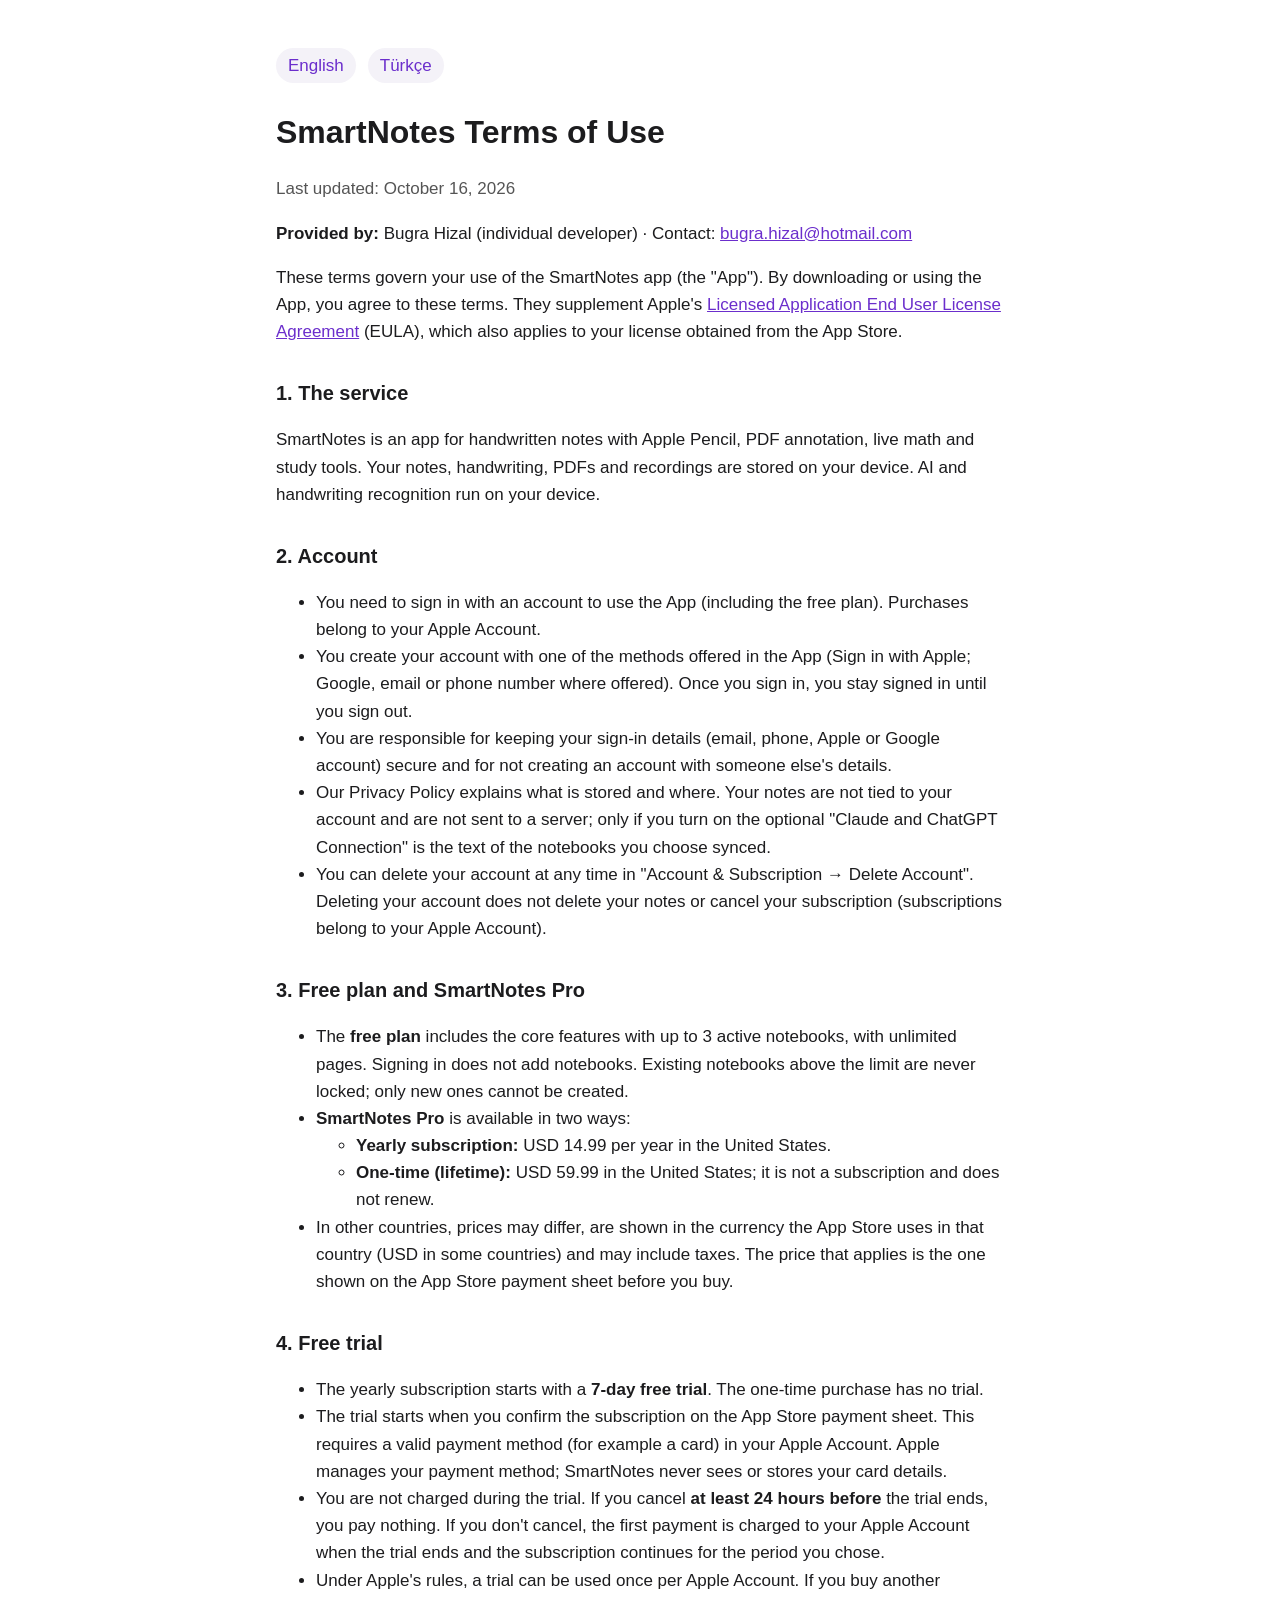
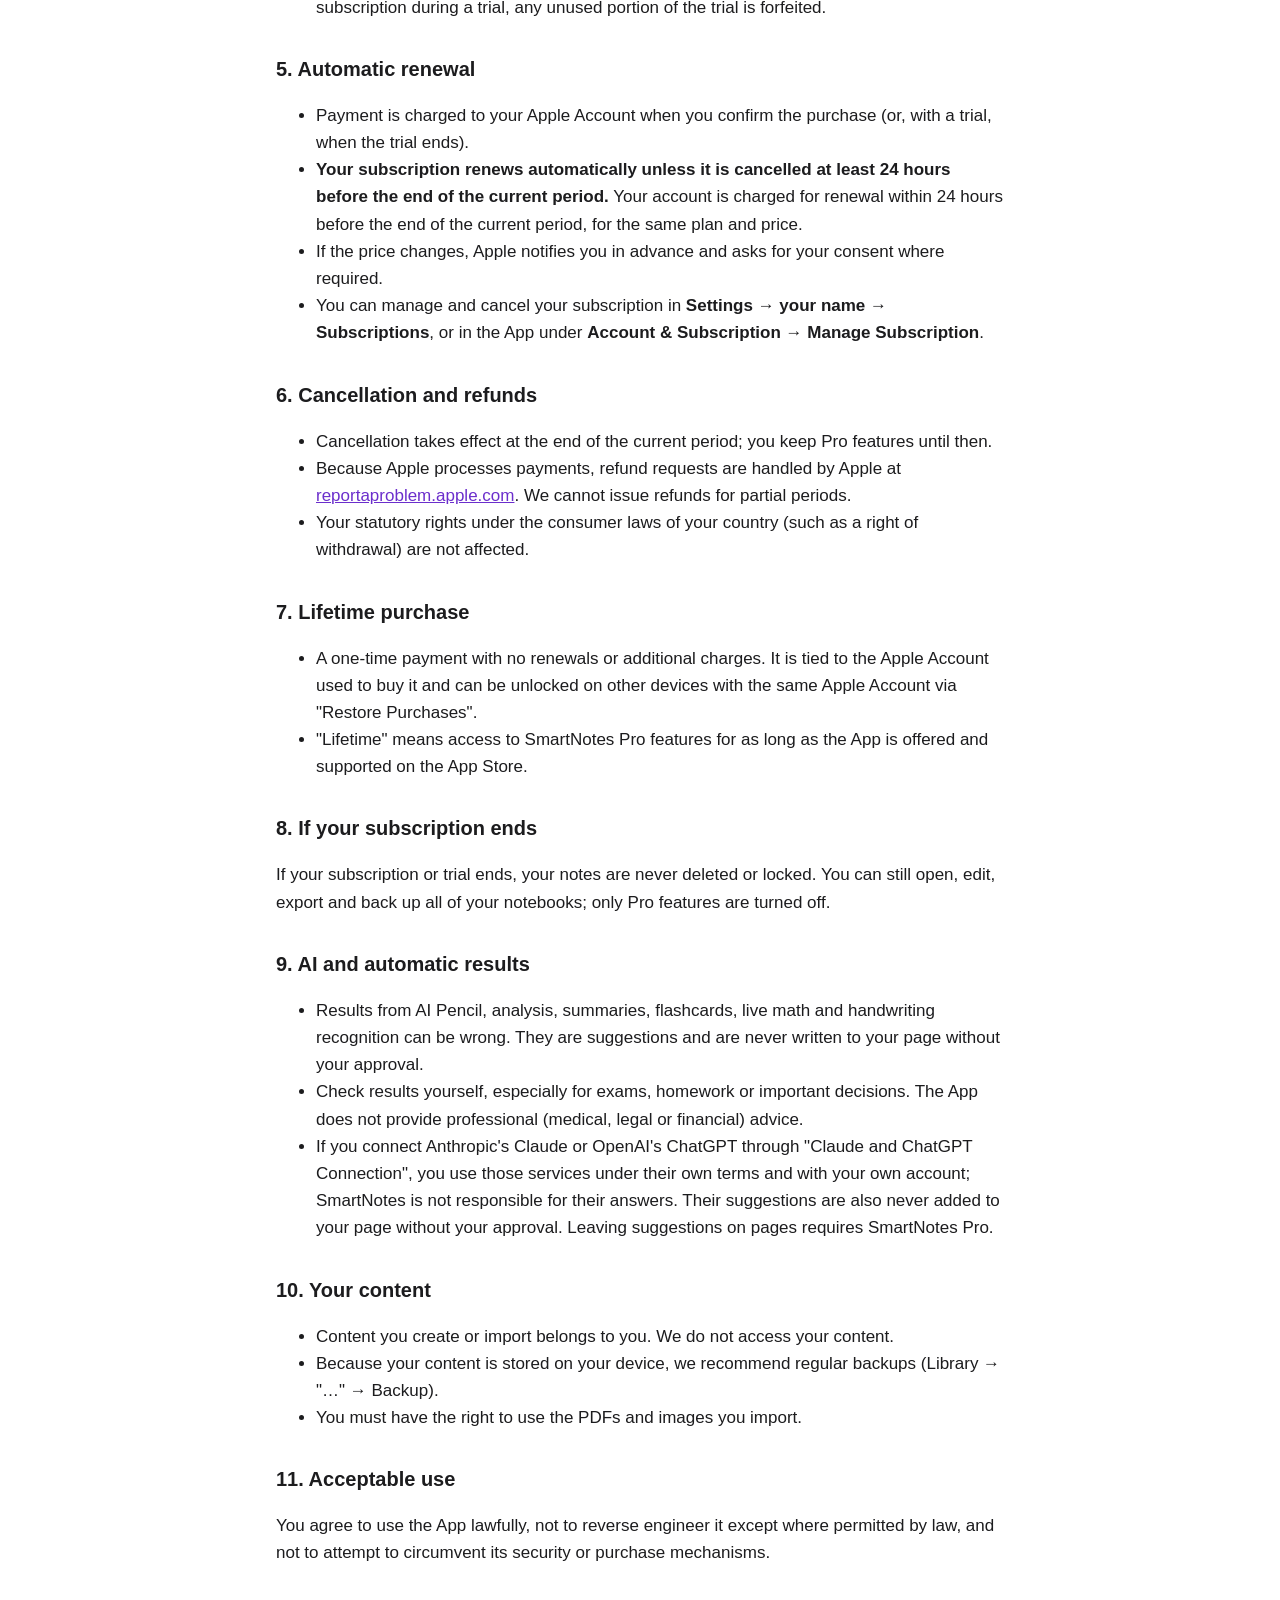
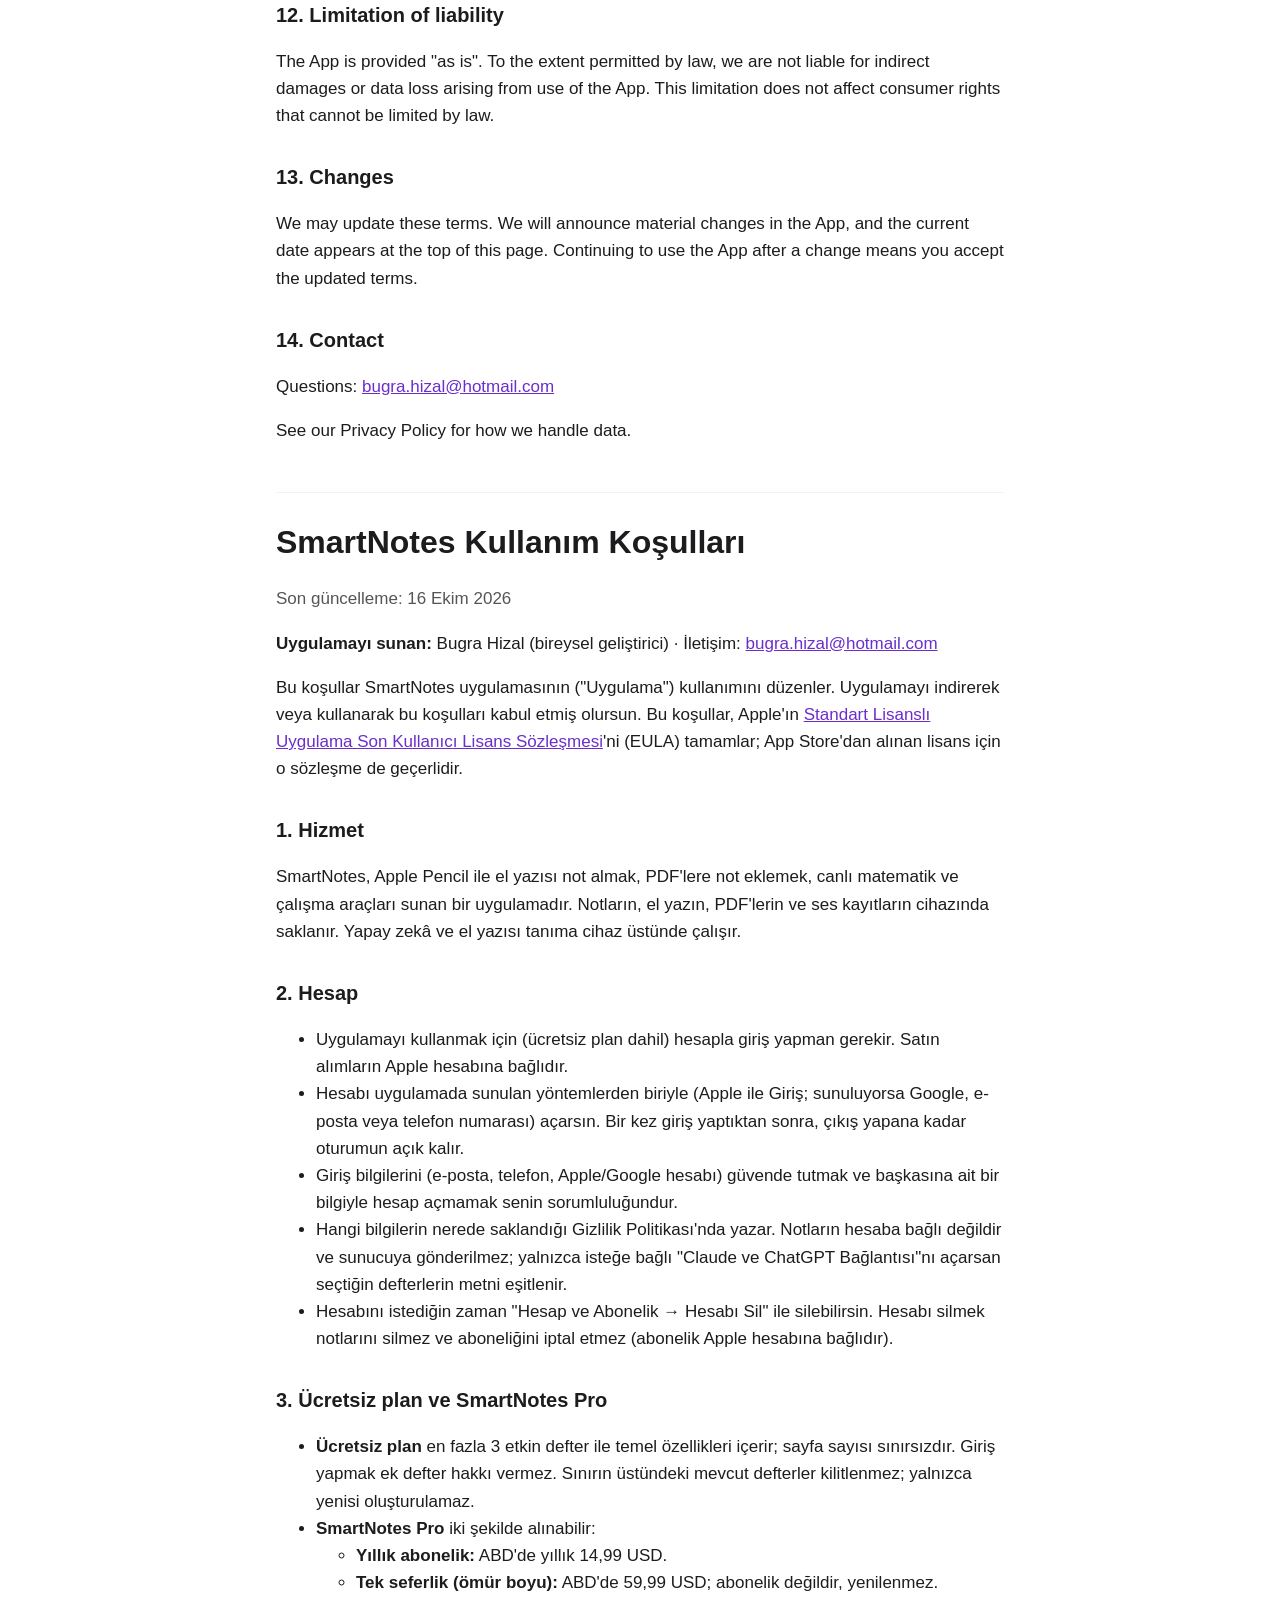
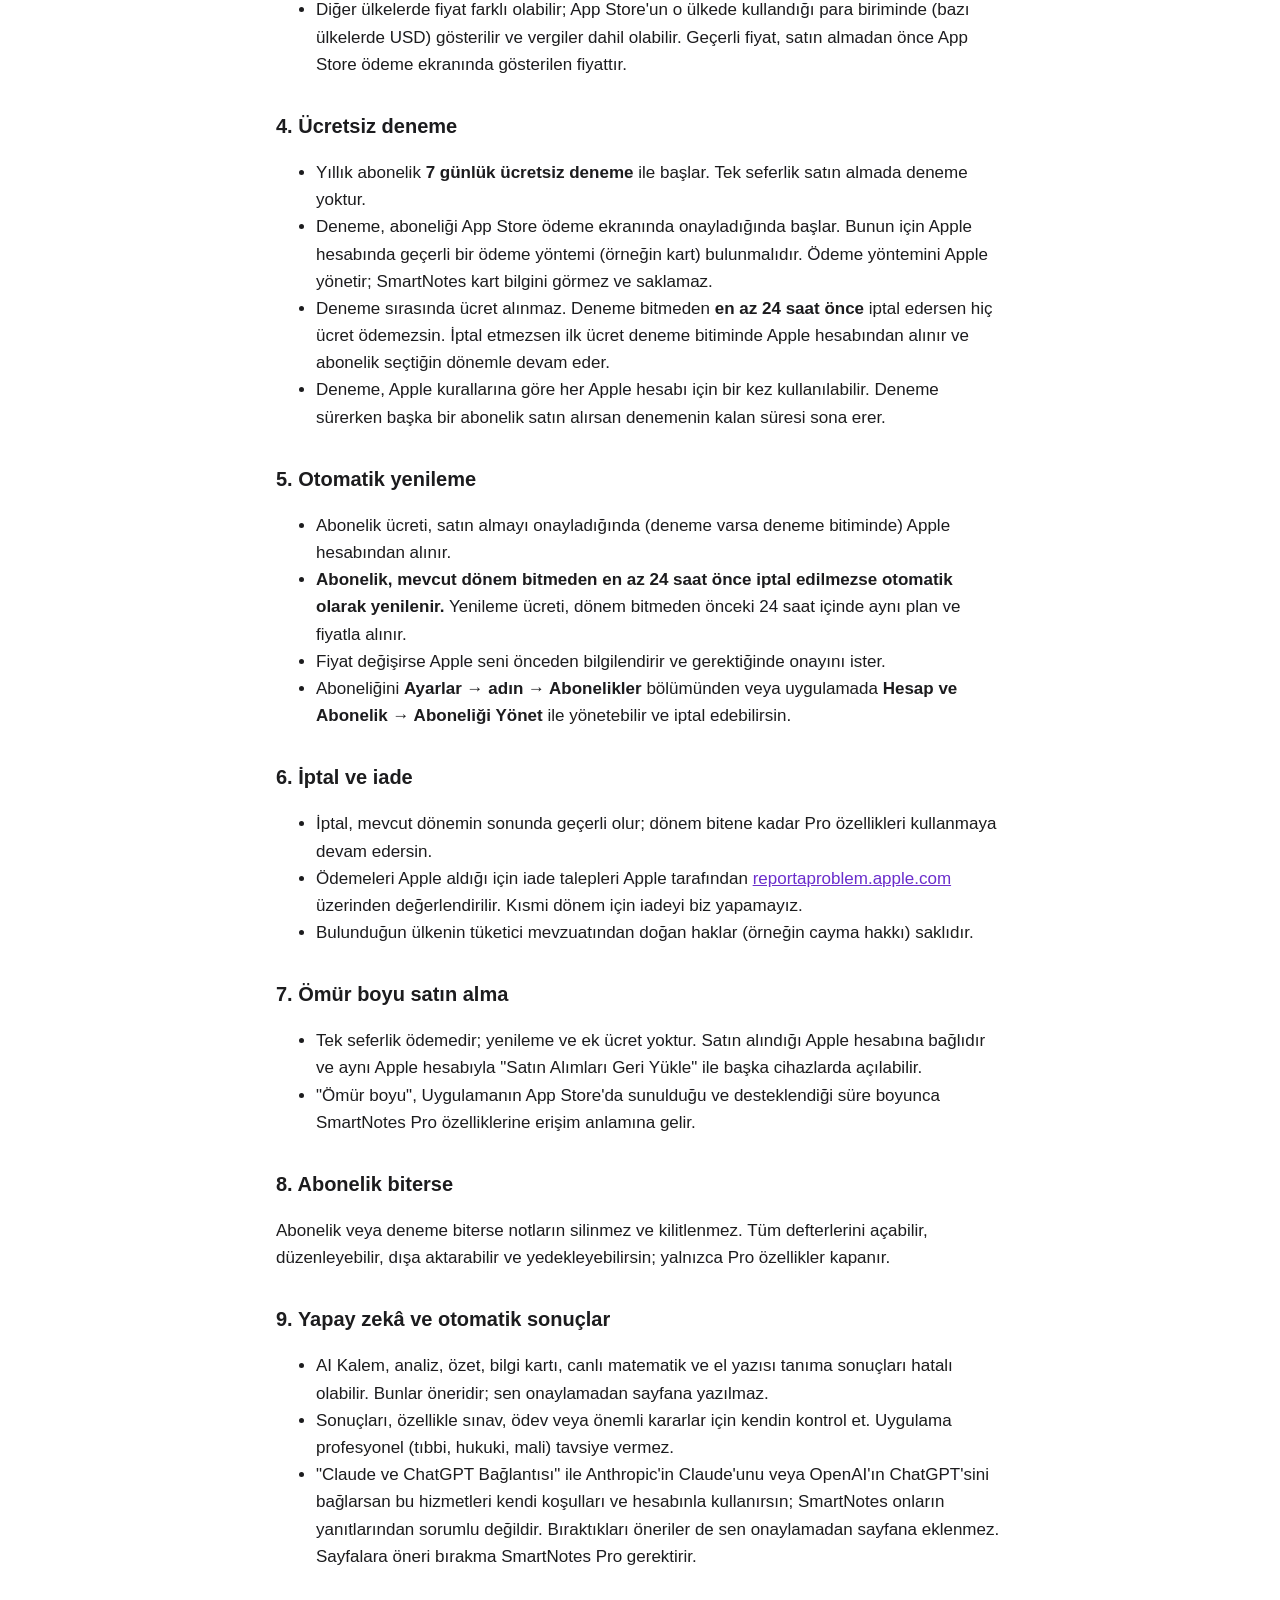
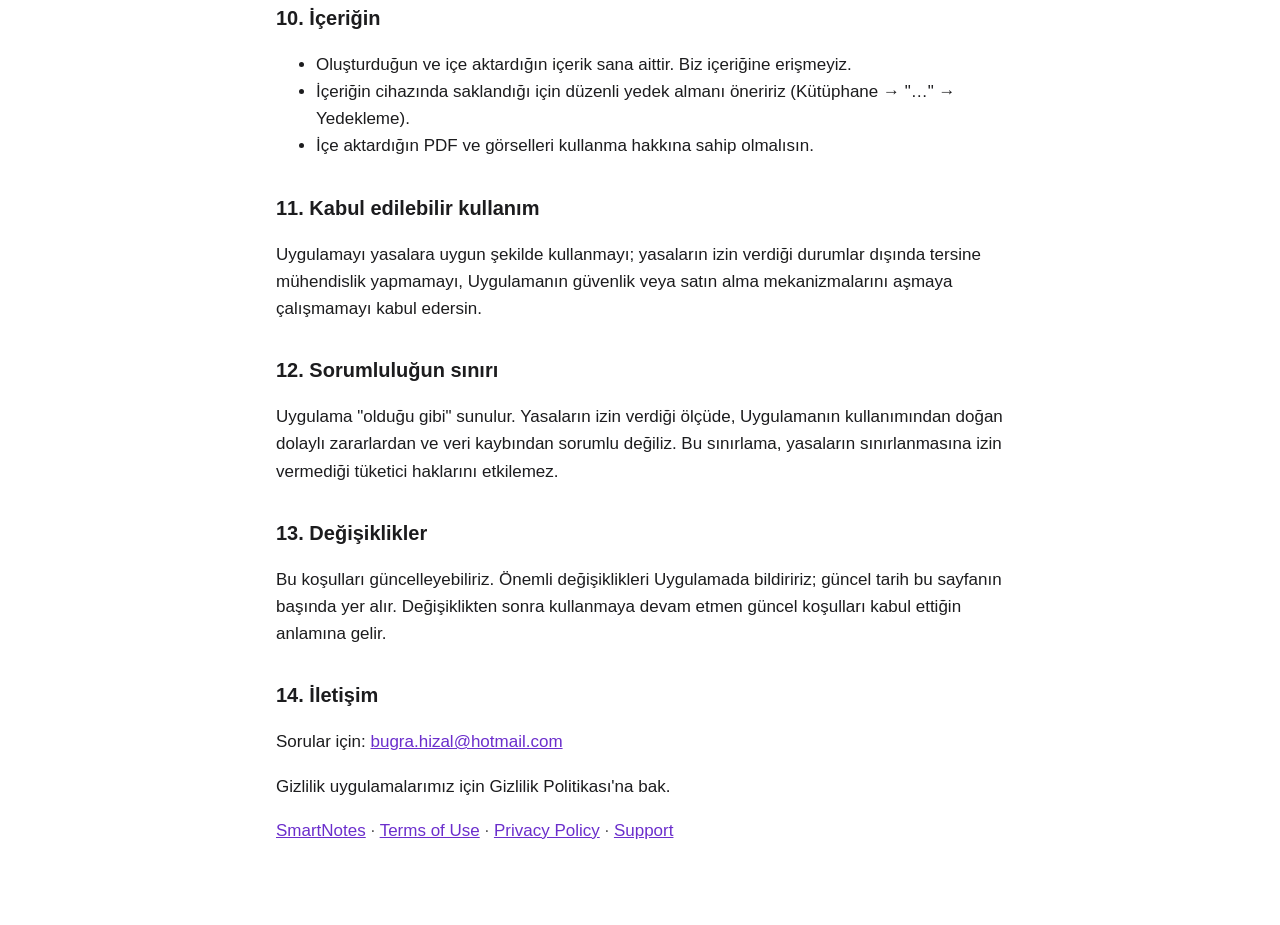
==== commit a0cb683a: "Update legal and support pages" ====
--- a/terms/index.html
+++ b/terms/index.html
@@ -25,7 +25,7 @@
 </ul>
 <h2>3. Free plan and SmartNotes Pro</h2>
 <ul>
-<li>The <strong>free plan</strong> includes the core features with up to 3 active notebooks and 5 pages per notebook (pages of imported PDFs excluded). Existing notebooks and pages above the limit are never locked; only new ones cannot be added.</li>
+<li>The <strong>free plan</strong> includes the core features with up to 3 active notebooks, with unlimited pages. Signing in does not add notebooks. Existing notebooks above the limit are never locked; only new ones cannot be created.</li>
 <li><strong>SmartNotes Pro</strong> is available in two ways:
 <ul>
 <li><strong>Yearly subscription:</strong> USD 14.99 per year in the United States.</li>
@@ -99,7 +99,7 @@
 </ul>
 <h2>3. Ücretsiz plan ve SmartNotes Pro</h2>
 <ul>
-<li><strong>Ücretsiz plan</strong> en fazla 3 etkin defter ve defter başına 5 sayfa (içe aktarılan PDF'lerin sayfaları hariç) ile temel özellikleri içerir. Sınırın üstündeki mevcut defter ve sayfalar kilitlenmez; yalnızca yenisi eklenemez.</li>
+<li><strong>Ücretsiz plan</strong> en fazla 3 etkin defter ile temel özellikleri içerir; sayfa sayısı sınırsızdır. Giriş yapmak ek defter hakkı vermez. Sınırın üstündeki mevcut defterler kilitlenmez; yalnızca yenisi oluşturulamaz.</li>
 <li><strong>SmartNotes Pro</strong> iki şekilde alınabilir:
 <ul>
 <li><strong>Yıllık abonelik:</strong> ABD'de yıllık 14,99 USD.</li>
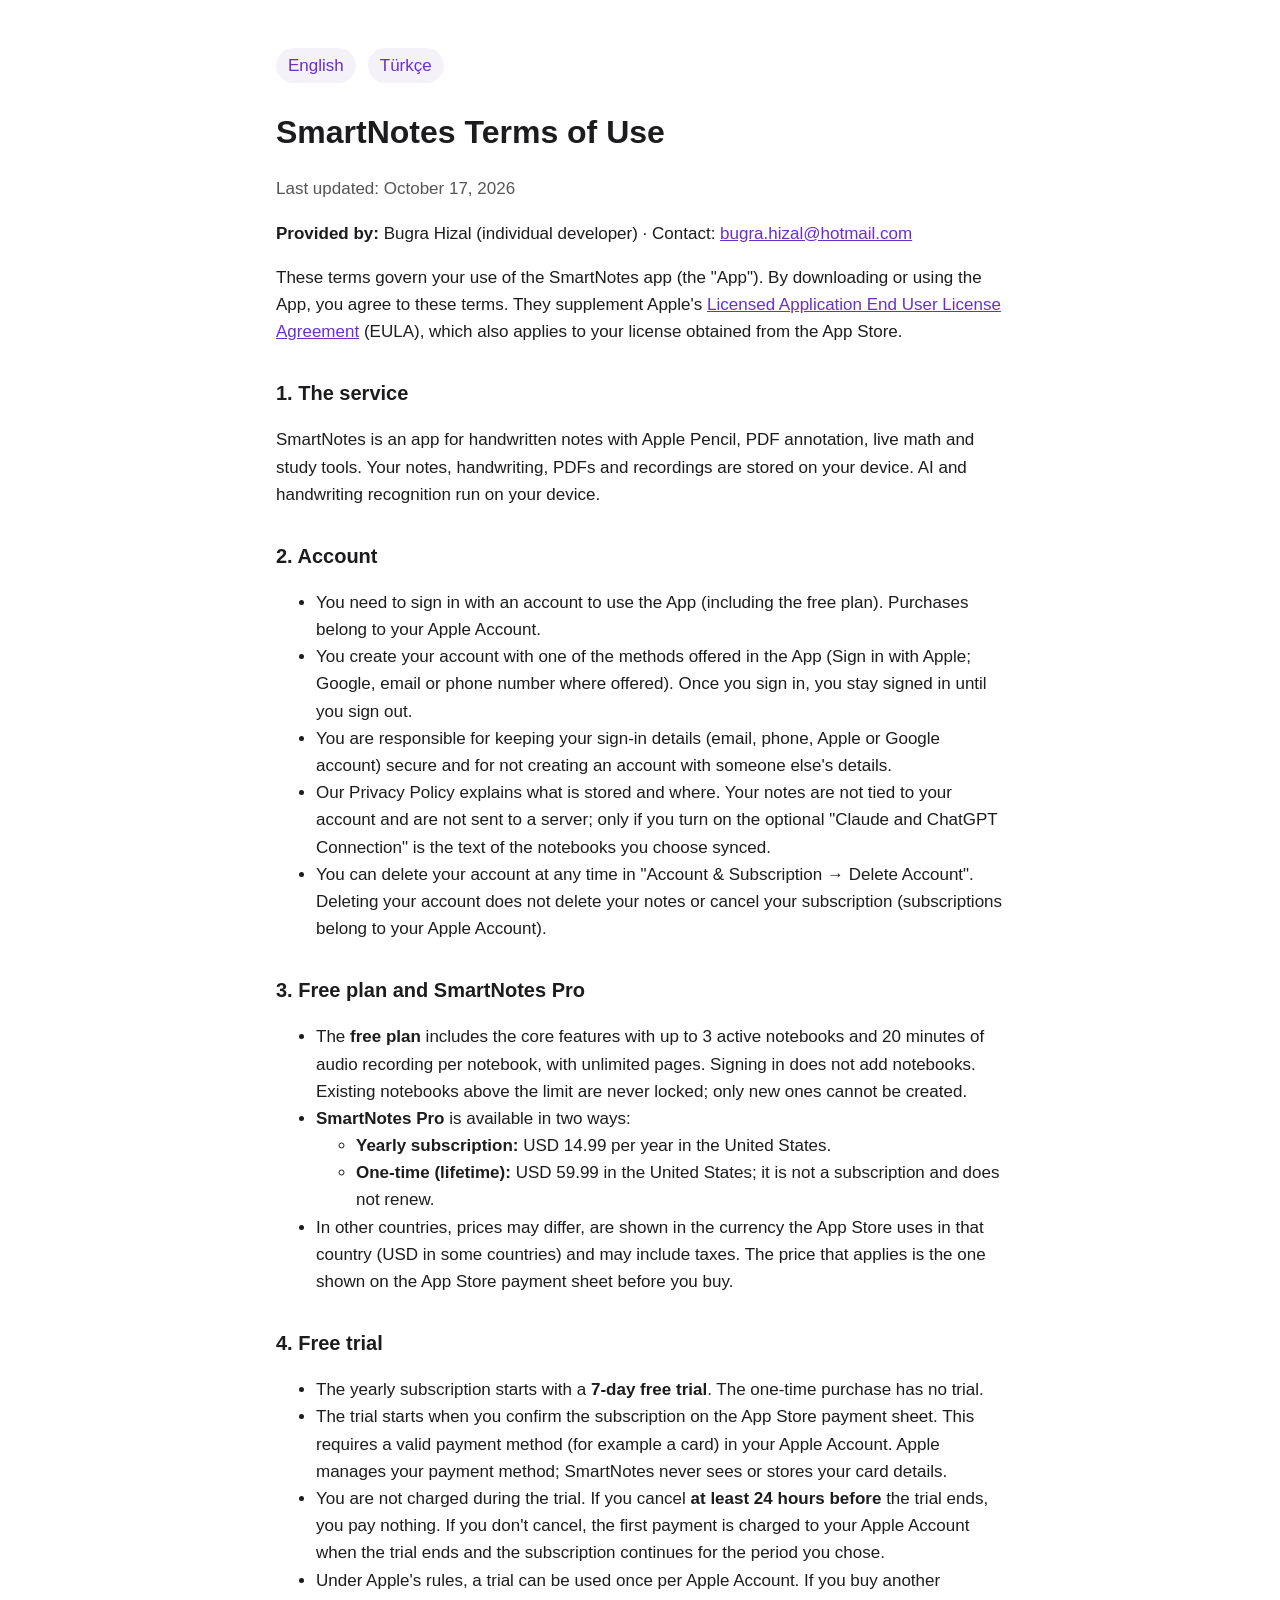
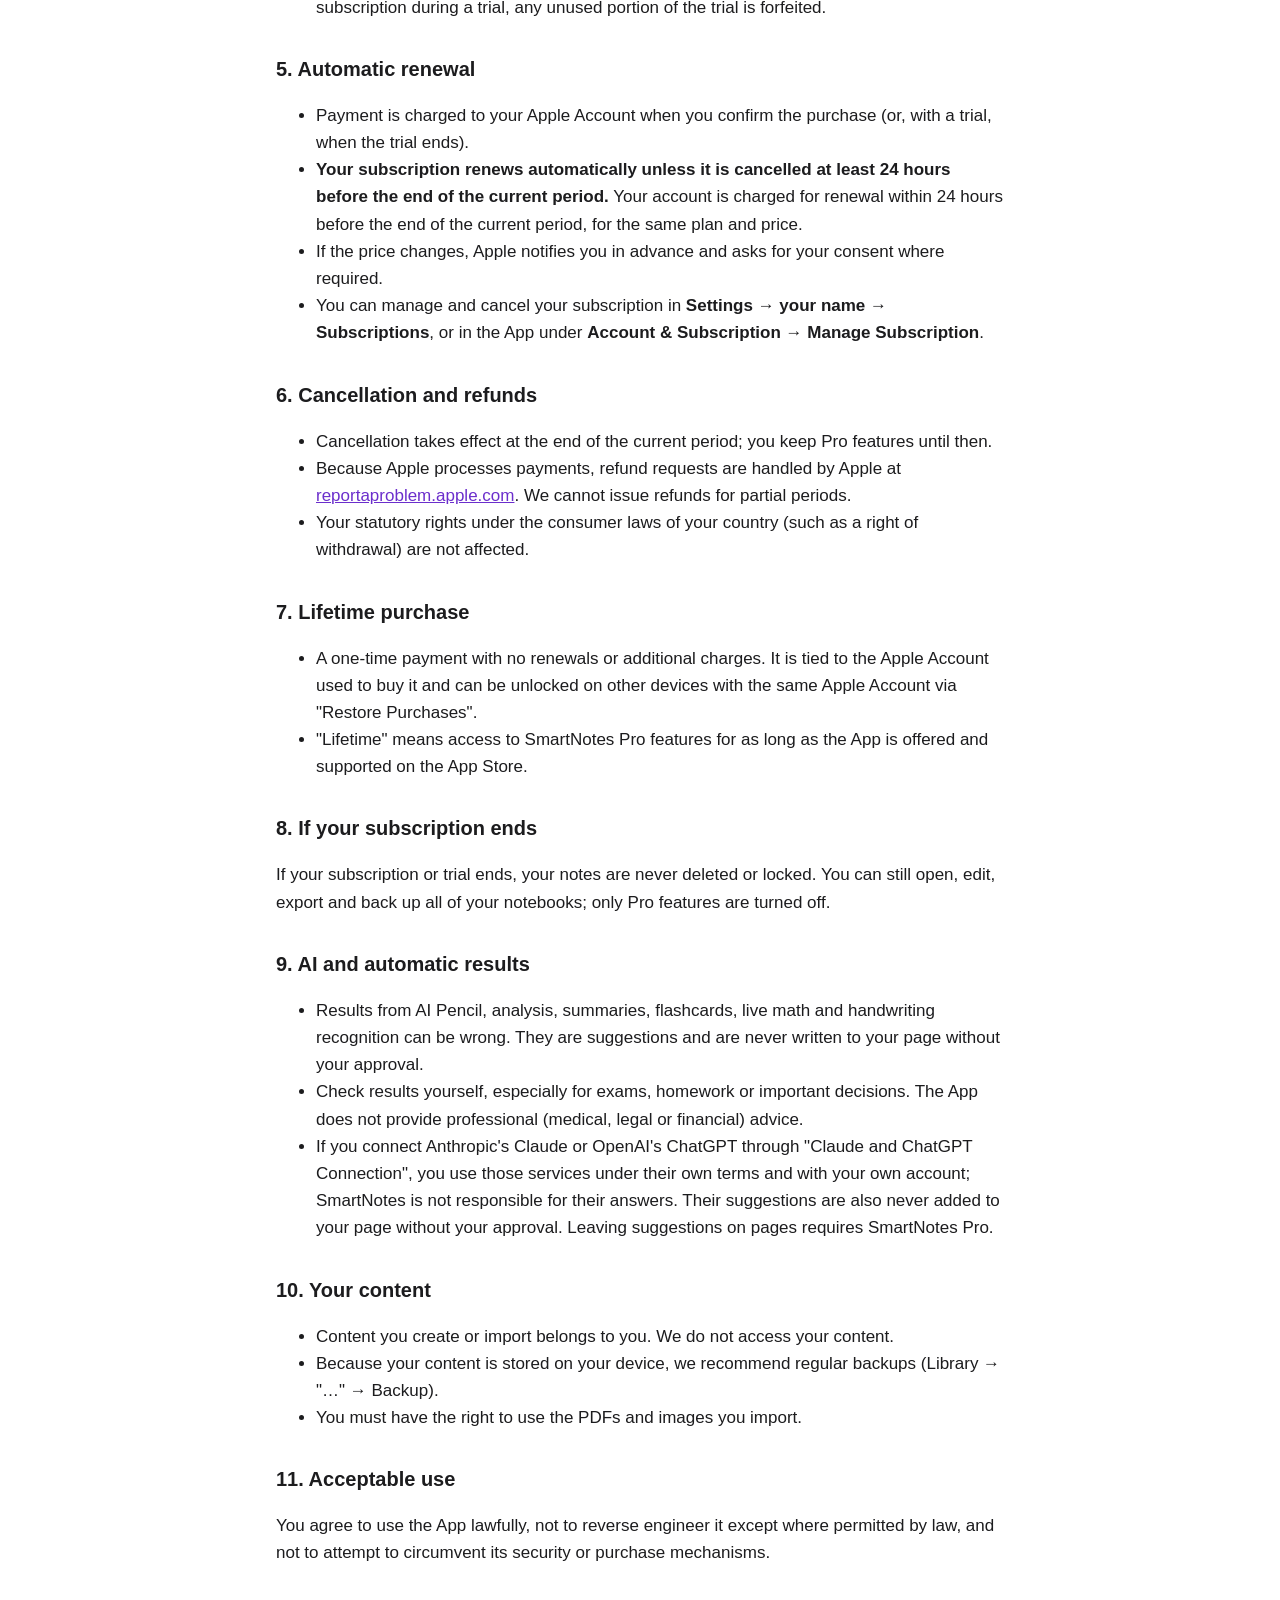
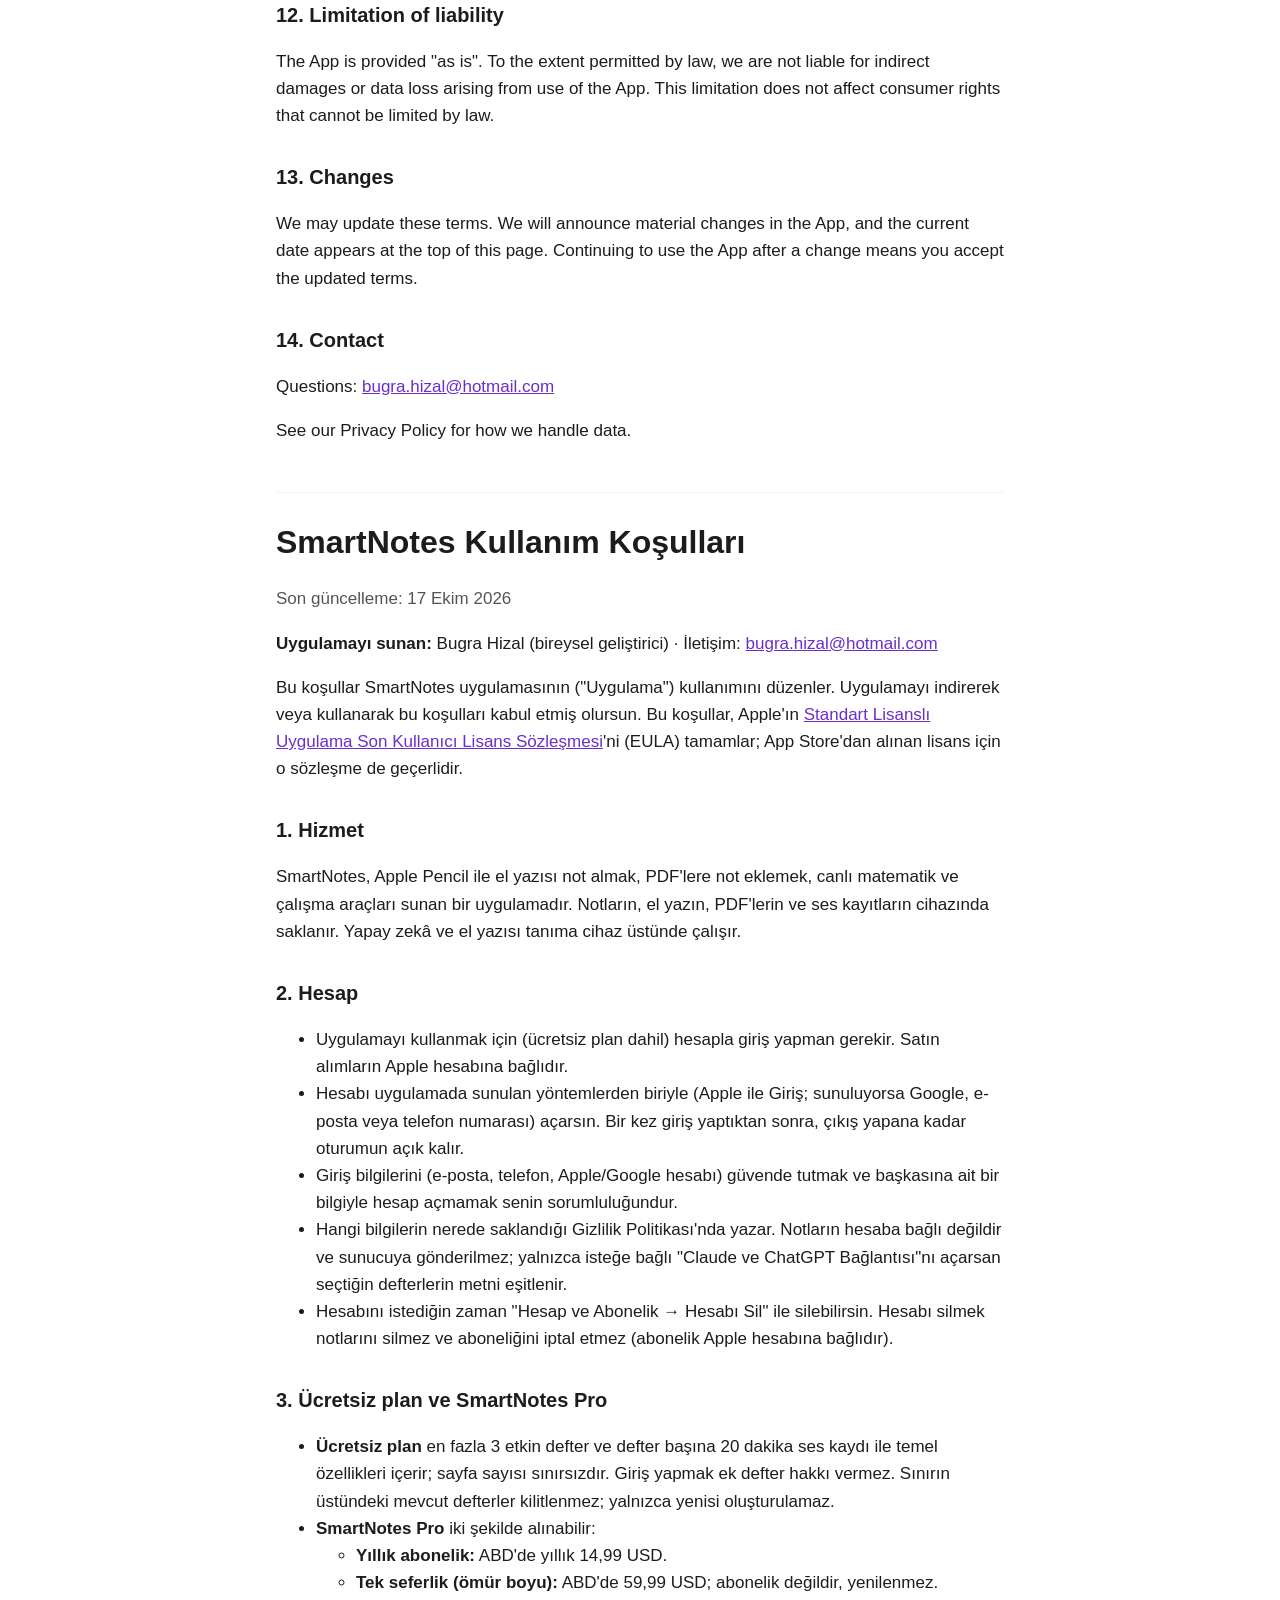
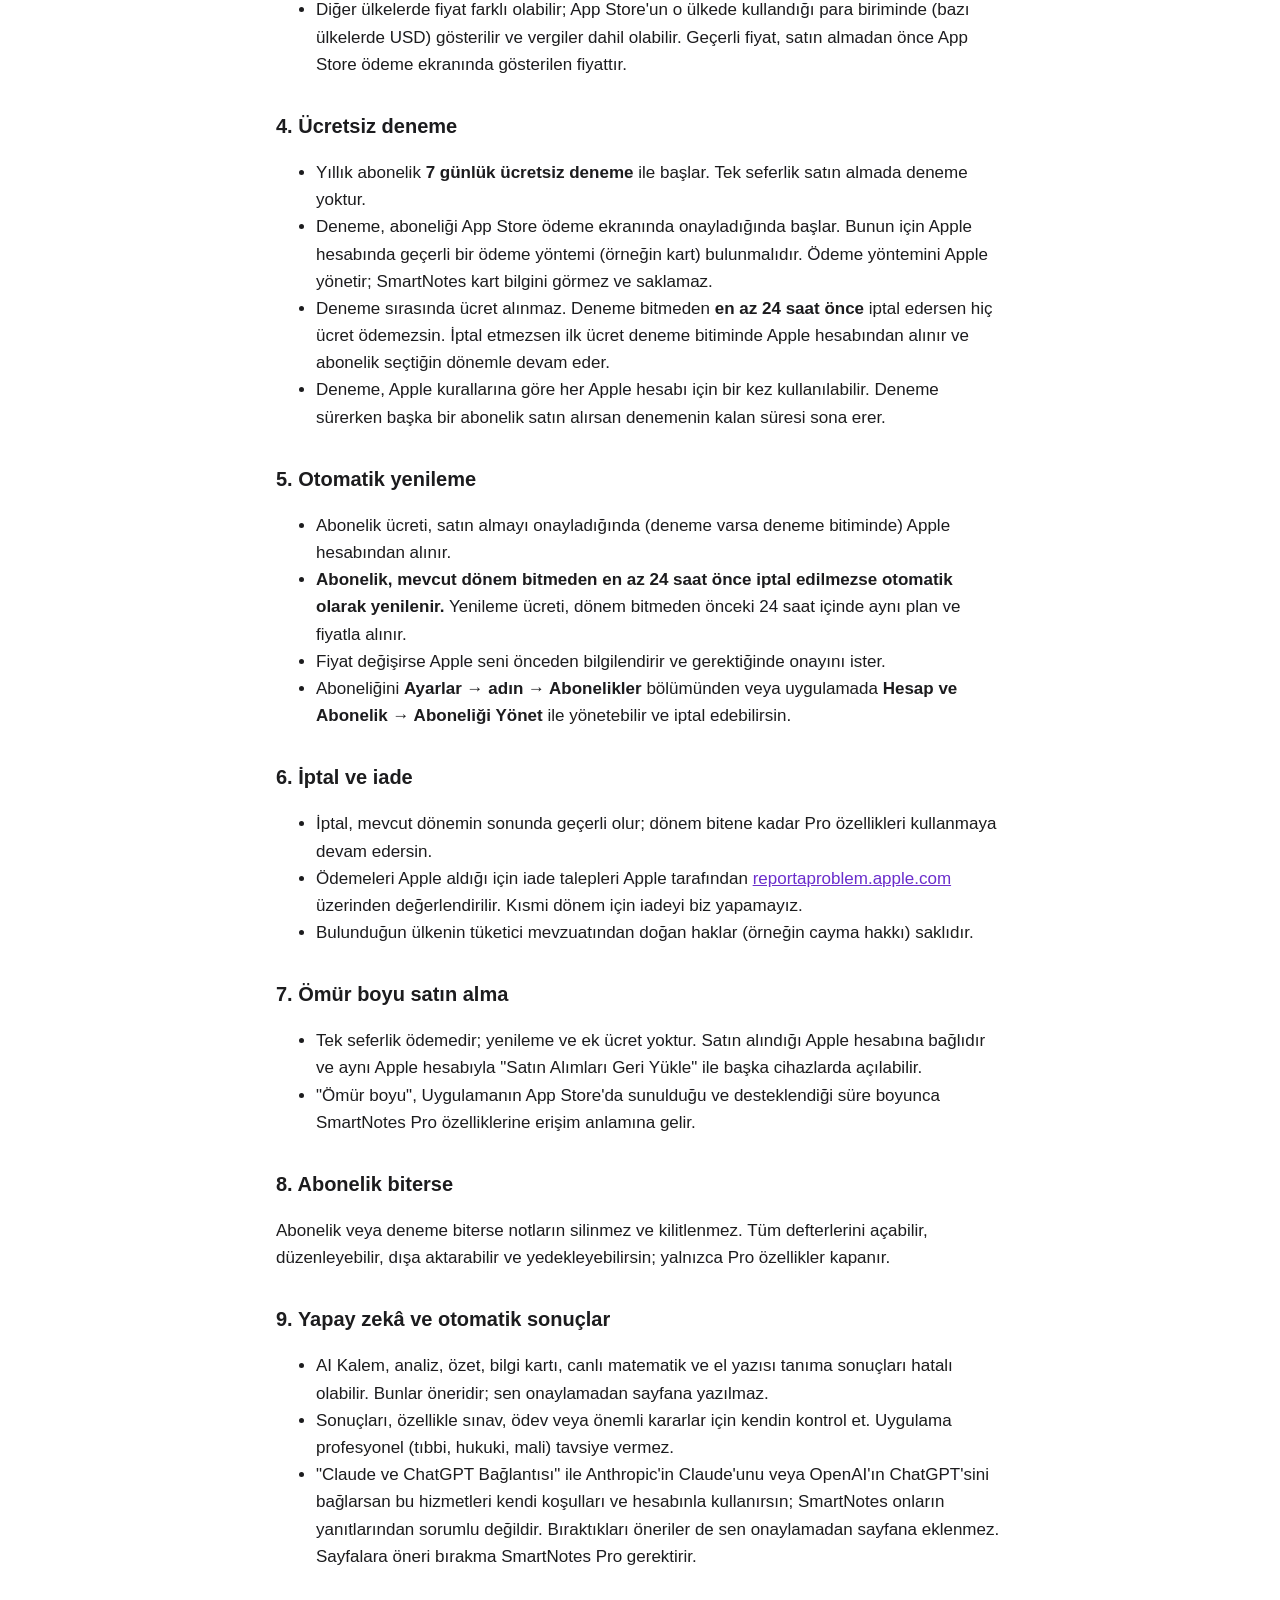
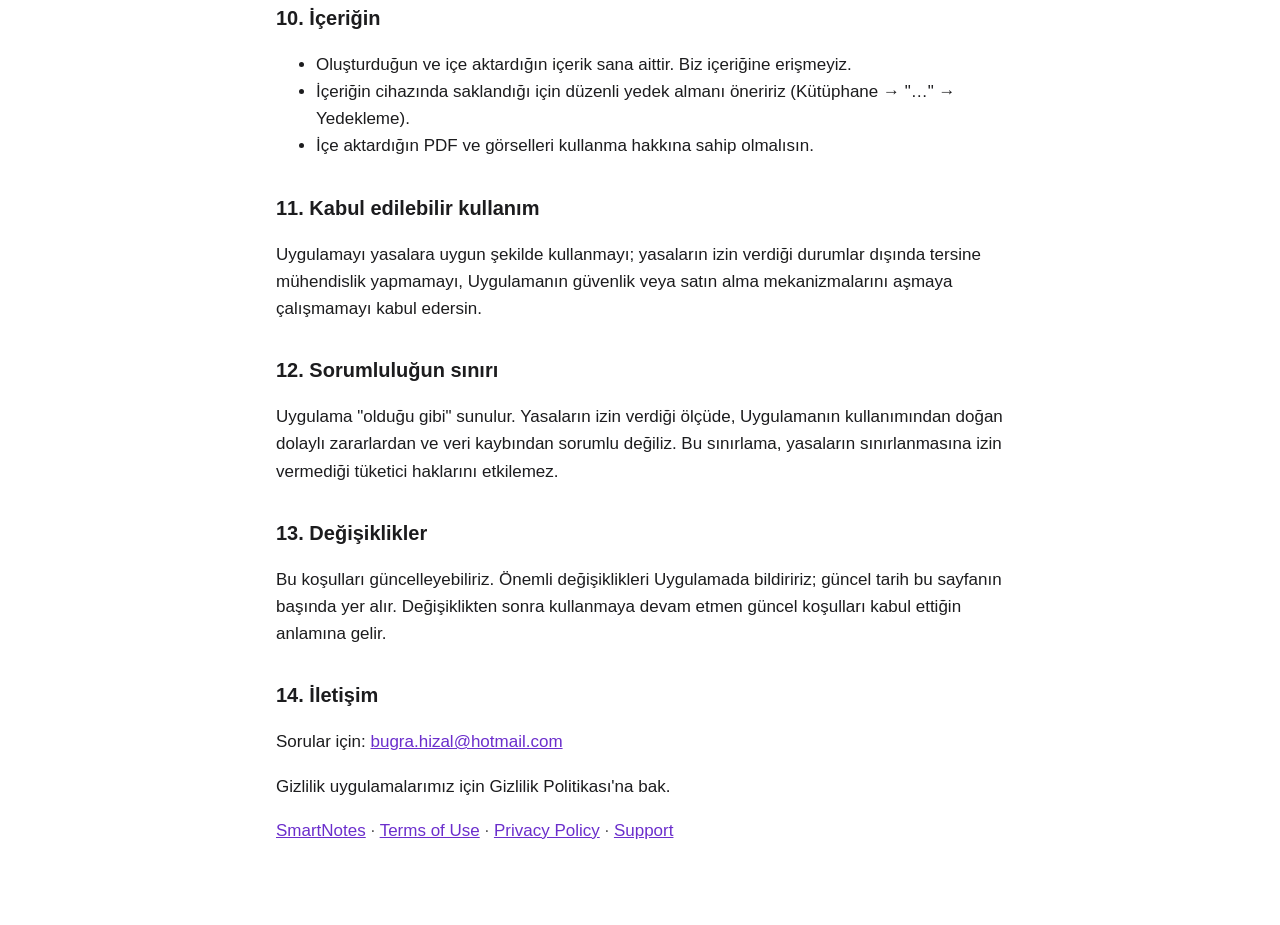
==== commit eff91f21: "Update legal and support pages" ====
--- a/terms/index.html
+++ b/terms/index.html
@@ -10,7 +10,7 @@
 <nav class="lang"><a href="#en">English</a><a href="#tr">Türkçe</a></nav>
 <section lang="en" id="en">
 <h1>SmartNotes Terms of Use</h1>
-<p class="muted">Last updated: October 16, 2026</p>
+<p class="muted">Last updated: October 17, 2026</p>
 <p><strong>Provided by:</strong> Bugra Hizal (individual developer) · Contact: <a href="mailto:bugra.hizal@hotmail.com">bugra.hizal@hotmail.com</a></p>
 <p>These terms govern your use of the SmartNotes app (the "App"). By downloading or using the App, you agree to these terms. They supplement Apple's <a href="https://www.apple.com/legal/internet-services/itunes/dev/stdeula/">Licensed Application End User License Agreement</a> (EULA), which also applies to your license obtained from the App Store.</p>
 <h2>1. The service</h2>
@@ -25,7 +25,7 @@
 </ul>
 <h2>3. Free plan and SmartNotes Pro</h2>
 <ul>
-<li>The <strong>free plan</strong> includes the core features with up to 3 active notebooks, with unlimited pages. Signing in does not add notebooks. Existing notebooks above the limit are never locked; only new ones cannot be created.</li>
+<li>The <strong>free plan</strong> includes the core features with up to 3 active notebooks and 20 minutes of audio recording per notebook, with unlimited pages. Signing in does not add notebooks. Existing notebooks above the limit are never locked; only new ones cannot be created.</li>
 <li><strong>SmartNotes Pro</strong> is available in two ways:
 <ul>
 <li><strong>Yearly subscription:</strong> USD 14.99 per year in the United States.</li>
@@ -84,7 +84,7 @@
 </section>
 <section lang="tr" id="tr">
 <h1>SmartNotes Kullanım Koşulları</h1>
-<p class="muted">Son güncelleme: 16 Ekim 2026</p>
+<p class="muted">Son güncelleme: 17 Ekim 2026</p>
 <p><strong>Uygulamayı sunan:</strong> Bugra Hizal (bireysel geliştirici) · İletişim: <a href="mailto:bugra.hizal@hotmail.com">bugra.hizal@hotmail.com</a></p>
 <p>Bu koşullar SmartNotes uygulamasının ("Uygulama") kullanımını düzenler. Uygulamayı indirerek veya kullanarak bu koşulları kabul etmiş olursun. Bu koşullar, Apple'ın <a href="https://www.apple.com/legal/internet-services/itunes/dev/stdeula/">Standart Lisanslı Uygulama Son Kullanıcı Lisans Sözleşmesi</a>'ni (EULA) tamamlar; App Store'dan alınan lisans için o sözleşme de geçerlidir.</p>
 <h2>1. Hizmet</h2>
@@ -99,7 +99,7 @@
 </ul>
 <h2>3. Ücretsiz plan ve SmartNotes Pro</h2>
 <ul>
-<li><strong>Ücretsiz plan</strong> en fazla 3 etkin defter ile temel özellikleri içerir; sayfa sayısı sınırsızdır. Giriş yapmak ek defter hakkı vermez. Sınırın üstündeki mevcut defterler kilitlenmez; yalnızca yenisi oluşturulamaz.</li>
+<li><strong>Ücretsiz plan</strong> en fazla 3 etkin defter ve defter başına 20 dakika ses kaydı ile temel özellikleri içerir; sayfa sayısı sınırsızdır. Giriş yapmak ek defter hakkı vermez. Sınırın üstündeki mevcut defterler kilitlenmez; yalnızca yenisi oluşturulamaz.</li>
 <li><strong>SmartNotes Pro</strong> iki şekilde alınabilir:
 <ul>
 <li><strong>Yıllık abonelik:</strong> ABD'de yıllık 14,99 USD.</li>
